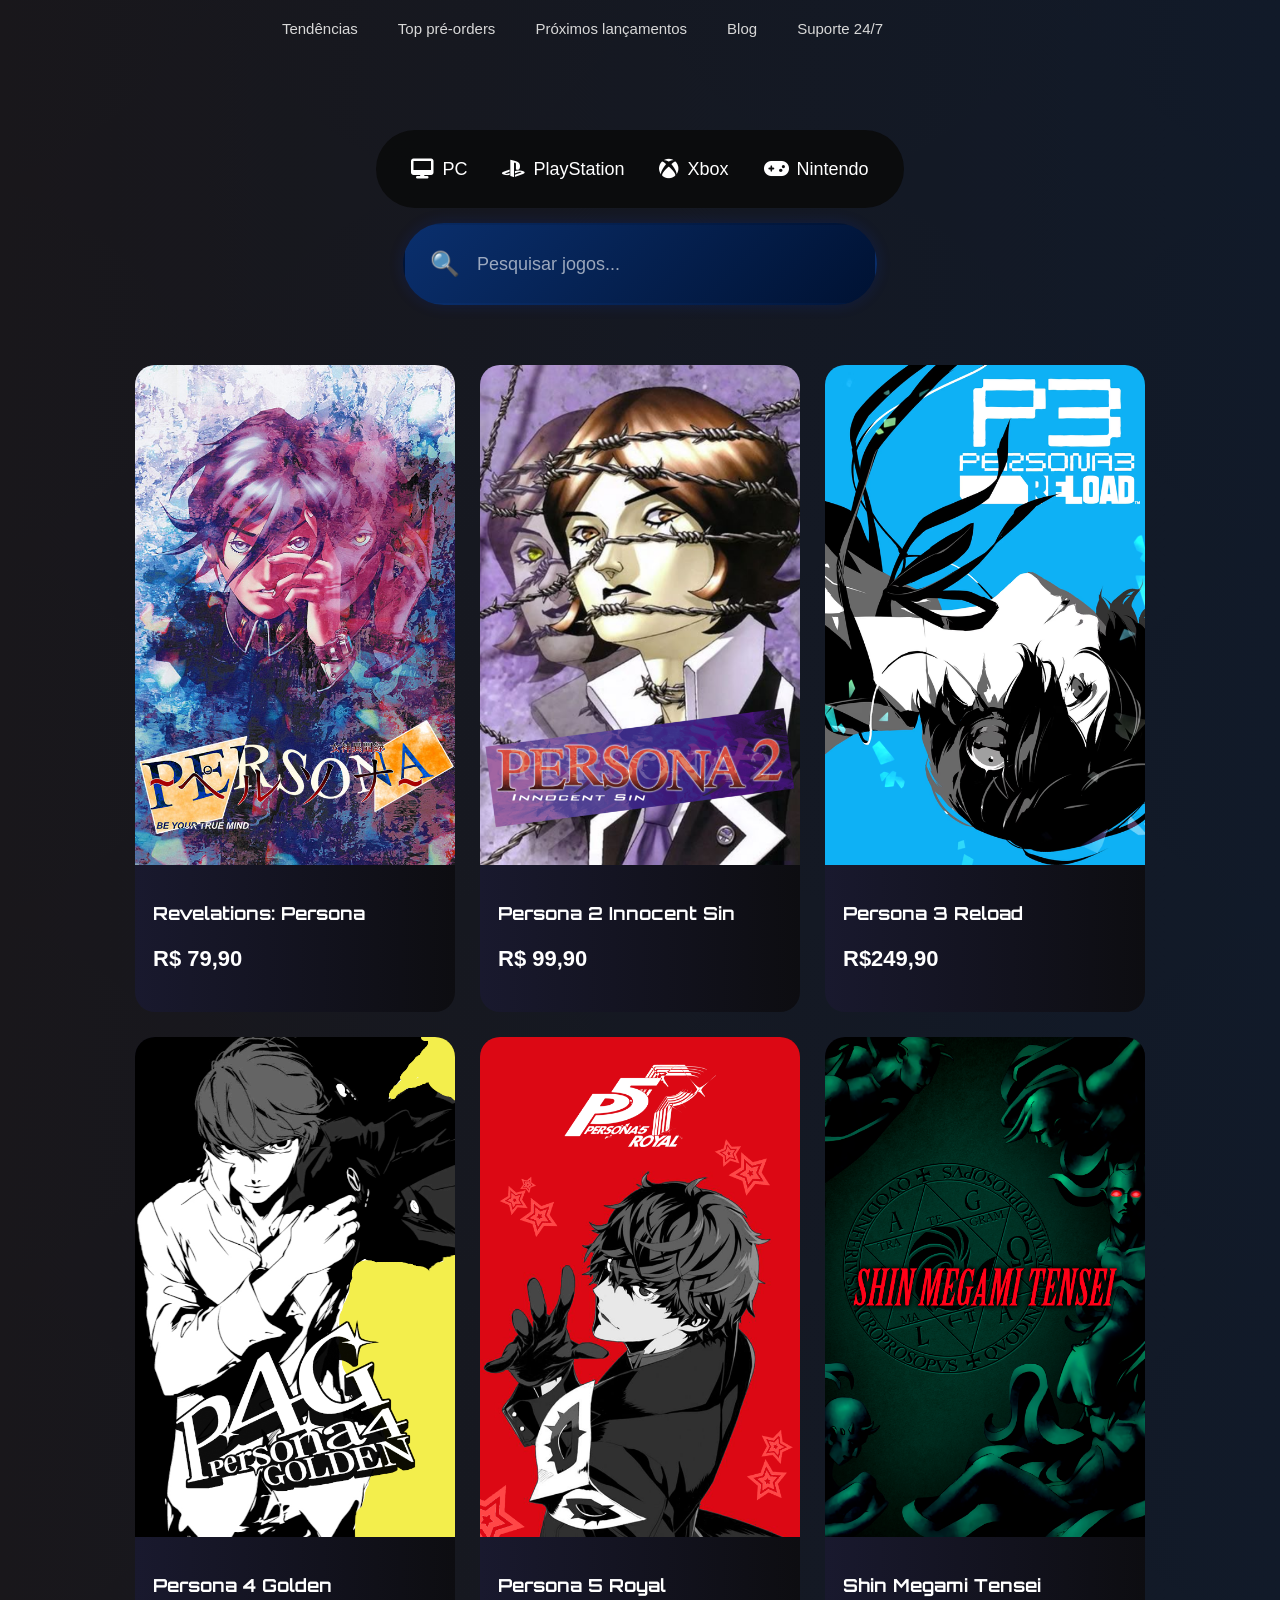
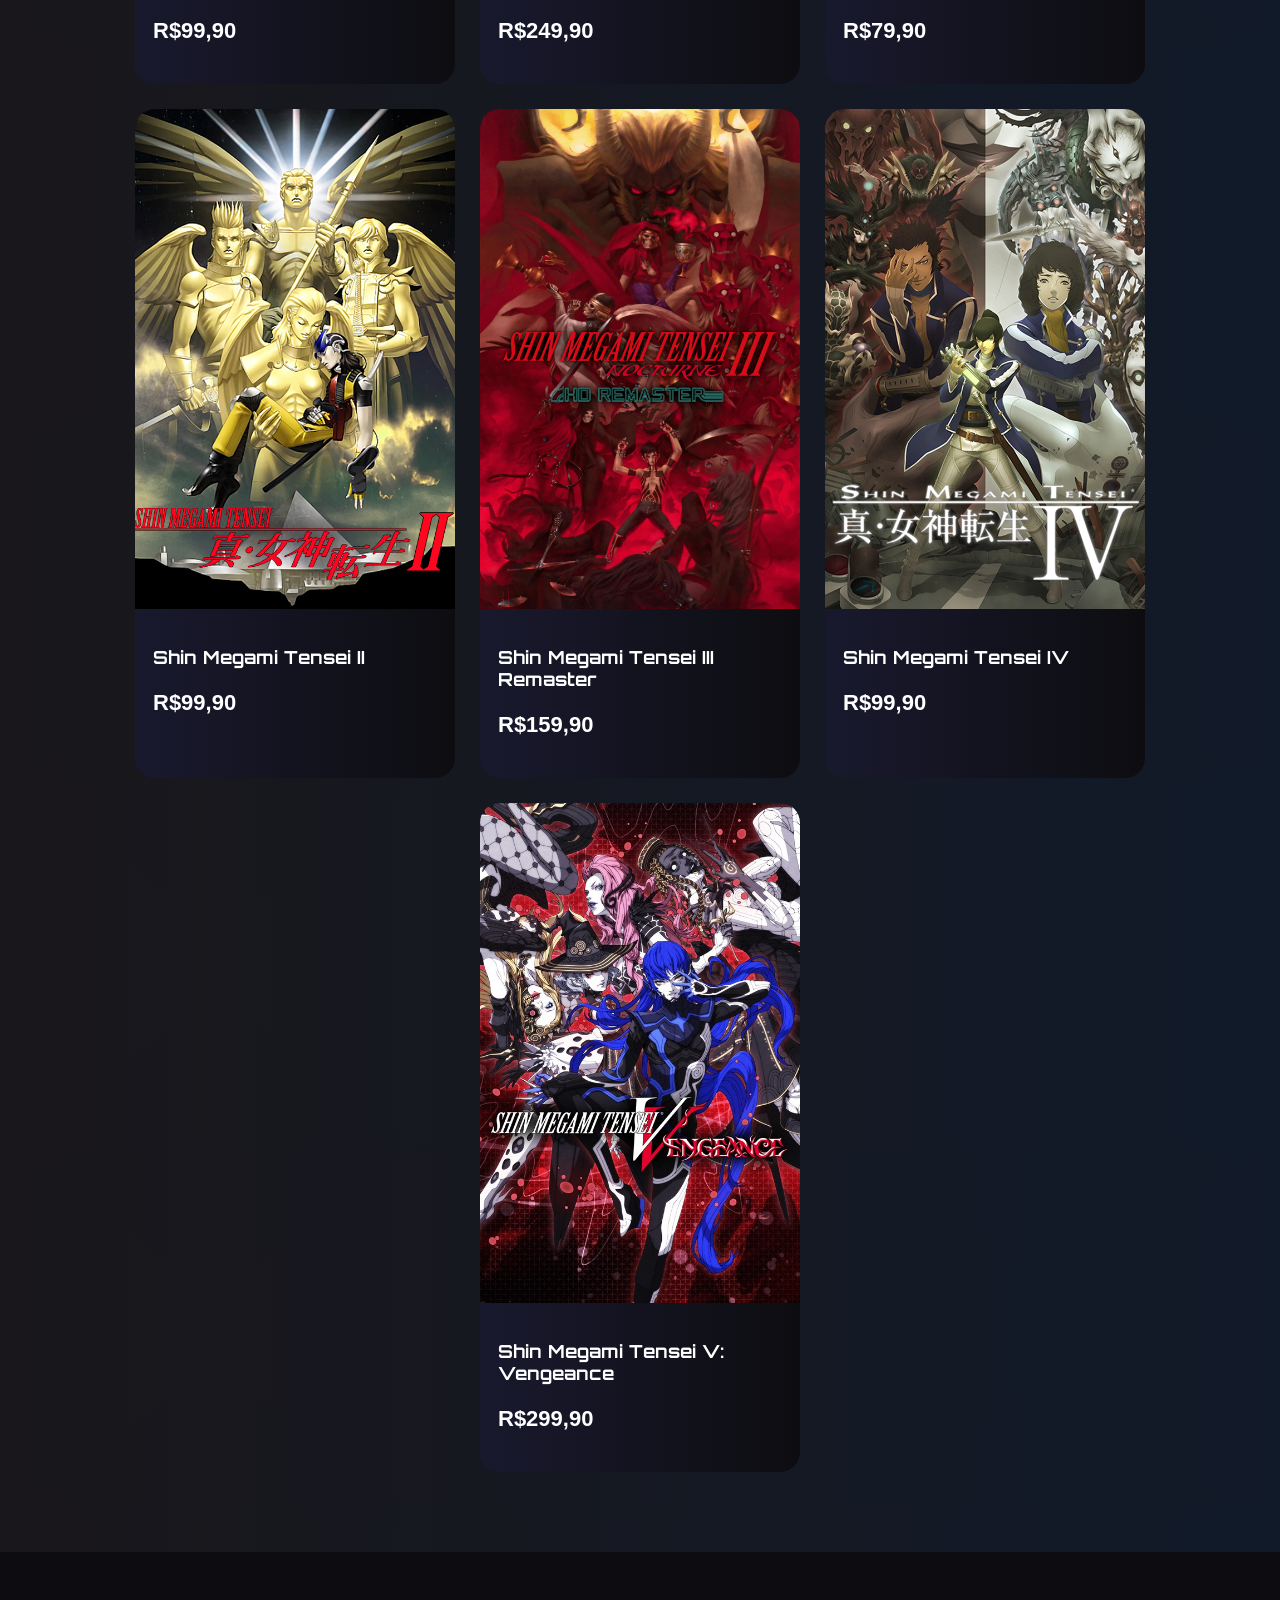
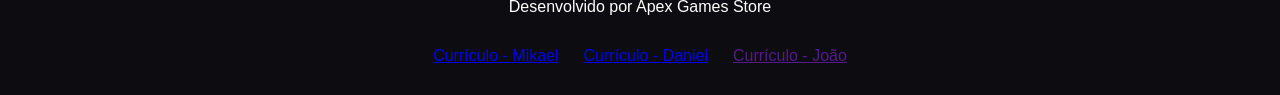
==== index.html @ 306e1b24 "Arrumando pequenos bugs" ====
<!DOCTYPE html>
<html lang="pt-Br">
<head>
    <meta charset="UTF-8">
    <meta name="viewport" content="width=device-width, initial-scale=1.0">
    <link rel="stylesheet" href="style.css">
    <link rel="icon" href="icons/73c8f32f-1be4-4dcb-9ede-5c601a7293ec-removebg-preview.png">
    <link href='https://unpkg.com/boxicons@2.1.4/css/boxicons.min.css' rel='stylesheet'>
    <link href="https://fonts.googleapis.com/css2?family=Orbitron:wght@400;600;700&display=swap" rel="stylesheet">
    <link rel="stylesheet" href="https://cdnjs.cloudflare.com/ajax/libs/font-awesome/6.5.1/css/all.min.css">
    <title>Apex Games Store</title>
</head>
<body>

    <header class="top-header">
        <nav class="menu-top">
            <a href="#">Tendências</a>
            <a href="#">Top pré-orders</a>
            <a href="#">Próximos lançamentos</a>
            <a href="#">Blog</a>
            <a href="#">Suporte 24/7</a>

        <button class="login" onclick="abrirLogin()"> 
       <img src="icons/loginIcone.png" alt="">
        Entrar
        </button>


        </nav>
        <div class="platform-bar">

    <div class="platforms">

    <a href="#">
        <i class="fa-solid fa-desktop"></i>
        PC
    </a>

    <a href="#">
        <i class="fa-brands fa-playstation"></i>
        PlayStation
    </a>

    <a href="#">
        <i class="fa-brands fa-xbox"></i>
        Xbox
    </a>

    <a href="#">
        <i class="fa-solid fa-gamepad"></i>
        Nintendo
    </a>

    </div>

   <div class="search-box">

    <span class="search-icon">🔍</span>

    <input
    type="text"
    placeholder="Pesquisar jogos..."
    class="search-input">

</div>

        </div>
    </header>

 <main class= "container" id="login">
        <form> 
            <h1>Login ApexGames</h1>
            <div class="input-box">
                <input placeholder="Usuário" type="email">
                <i class="bx bxs-user"></i>
            </div>
            <div class="input-box">
                <input placeholder="Senha" type="password">
                <i class="bx bxs-lock-alt"></i>
            </div>

            <div class="remember-forgot"> 
                <label>
                 <input type="checkbox">
                 Lembrar senha
                </label>
                <a href="#">Esqueci a senha</a>
            </div>

            <button class="vai" type="submit">Login</button>

            <div class="register-link">
                <p>Não tem uma conta? <a href="#">Cadastre agora</a></p>
            </div>

            <button class="fecha" type="button" onclick="fecharLogin()">
                Fechar
            </button>
        </form>
        
    
    
    
    </main>


    <script>
   function abrirLogin(){
        document.getElementById("login").style.display = "block";
    }

    function fecharLogin(){
        document.getElementById("login").style.display = "none";
    }
</script>

    <section class="catalogos">
        <h2 class="titulocatalogo">Catálogo de Jogos</h2>
     <article class="jogo">
        <img src="images/e52d52ea4ebc5524d1494d8a2f3d2d4e.jpg" class="item" alt="Revelations: Persona">
        <div class="information">
            <h2 class="title" title="Revelations: Persona"> Revelations: Persona</h2>
            <p class="price">R$ 79,90</p>
        </div>
    </article>

    <article class="jogo">
        <img src="images/b176e78b61aa6642234795d84f9e3d08.png" class="item" alt="Persona 2 Innocent Sin">
        <div class="information">
            <h2 class="title" title="Persona 2 Innocent Sin"> Persona 2 Innocent Sin</h2>
            <p class="price">R$ 99,90</p>
        </div>
    </article>

    <article class="jogo">
            <img src="images/7ca49777a71420e1d492a56ded84864e.png" class="item" alt="Persona 3 Reload">
            <div class="information">
                <h2 class="title" title="Persona 3 Reload - PC (Steam)"> Persona 3 Reload</h2>
                <p class="price">R$249,90</p>
            </div>
    </article>

    <article class="jogo">
        <img src="images/5cfeeeb27c39fc6e74d7ca2e1f205261.png" class="item" alt="Persona 4 Golden">
        <div class="information">
            <h2 class="title" title="Persona 4 Golden - PC (Steam)"> Persona 4 Golden</h2>
            <p class="price">R$99,90</p>
        </div>
    </article>

    <article class="jogo">
        <img src="images/ee28d1f20061cc28e5f20cbbdebab8a4.png" class="item" alt="Persona 5 Royal">
        <div class="information">
            <h2 class="title" title="Persona 5 Royal - PC (Steam)"> Persona 5 Royal</h2>
            <p class="price">R$249,90</p>
        </div>
    </article>

    <article class="jogo">
        <img src="images/f6ea82acaa78fa2d65096bb2c51c8080.png" class="item" alt="Shin Megami Tensei">
        <div class="information">
            <h2 class="title" title="Shin Megami Tensei"> Shin Megami Tensei</h2>
            <p class="price">R$79,90</p>
        </div>
    </article> 

    <article class="jogo">
        <img src="images/038b9f8fdbd3fcf9694eddff74966b60.png" class="item" alt="Shin Megami Tensei II">
        <div class="information">
            <h2 class="title" title="Shin Megami Tensei II"> Shin Megami Tensei II</h2>
            <p class="price">R$99,90</p>
        </div>
    </article>

    <article class="jogo">
        <img src="images/52f53b3d4f666a9ba200c2e93830c957.jpg" class="item" alt="Shin Megami Tensei III Remaster">
        <div class="information">
            <h2 class="title" title="Shin Megami Tensei III Remaster"> Shin Megami Tensei III Remaster</h2>
            <p class="price">R$159,90</p>
        </div>
    </article>

    <article class="jogo">
        <img src="images/08bedd4580031e9633ef1ca96093868c.png" class="item" alt="Shin Megami Tensei IV">
        <div class="information">
            <h2 class="title" title="Shin Megami Tensei IV"> Shin Megami Tensei IV</h2>
            <p class="price">R$99,90</p>
        </div>
    </article>

    <article class="jogo">
        <img src="images/91b3ec57838f1cdd39bc10d6f9e55e50.jpg" class="item" alt="Shin Megami Tensei V: Vengeance">
        <div class="information">
            <h2 class="title" title="Shin Megami Tensei V: Vengeance"> Shin Megami Tensei V: Vengeance</h2>
            <p class="price">R$299,90</p>
        </div>
    </article>
    </section>
    <footer class="rodape">
        <p>Desenvolvido por Apex Games Store</p>
            <nav class="curriculos">
                <a href="https://miyuo67.github.io/Curriculo/" target="_blank">Currículo - Mikael</a>
                <a href="https://danielcintradelmonico.github.io/Projeto-Html-/" target="_blank"> Currículo - Daniel</a>
                <a href="" target="_blank"> Currículo - João</a>
            </nav>
    </footer>
</body>
</html>
---- style.css ----
body{
    background: linear-gradient(to right,#19171b, #111a29);
    color: white;
    margin: 0;
    font-family: Arial, Helvetica, sans-serif;
}

h1, h2, .title {
    font-family: 'Orbitron', Arial, sans-serif;
}

.top-header{
    padding: 20px 50px;
    
}

.menu-top{
    display: flex;
    justify-content: center;

    gap: 40px;

    margin-bottom: 35px;
}

.menu-top a{
    color: #d8d8d8;
    text-decoration: none;
    font-size: 15px;
    transition: 0.3s;
}

.menu-top a:hover{
    color: white;
}

.platform-bar{
    display: flex;
    flex-direction: column;

    align-items: center;

    gap: 15px;

    width: 100%;
}

.platforms{
    display: flex;
    align-items: center;
    justify-content: center;

    gap: 35px;

    width: fit-content;

    padding: 0 35px;

    height: 78px;

    background: rgba(10,10,10,0.85);

    border-radius: 50px;

    margin: 0 auto;
}

.platforms:hover{
    transform: translateY(-2px);

    box-shadow:
    0 0 30px rgba(0,50,255,0.15);
}

.platforms a{
    color: white;
    text-decoration: none;

    display: flex;
    align-items: center;

    gap: 8px;

    font-size: 18px;
    font-weight: 500;

    transition: 0.3s;
}

.platforms a:hover{
    color: #3b82f6;

    transform: scale(1.05);
}

.platforms i{
    font-size: 20px;
}


.login{
    image-rendering: pixelated; /*essa bomba é pixel art, entao precisa disso pra pagina nao tentar suavizar o desenho, pois acaba ficando com um aspecto borrado */
    image-rendering: crisp-edges;
    color: white;
    height: 75px;
    width: 75px;

    position: relative;
    left: 400px; /* ajusta a posição */
    bottom: 10px;

    background: linear-gradient(to right, #19171b, #003e91);
    border: none;
    border-radius: 50%;

    cursor: pointer;

    transition: 0.3s;
    
}

.login:hover{
    transform: scale(1.05);
}

/* tela de login */
.container{
    display: none; /* começa escondida */
    position: fixed;
    width: 400px;
    height: 375px;
    top: 50%;
    left: 50%;
    z-index: 20;
    transform: translate(-50%, -50%);
    background: linear-gradient(to top, #19171b, #003e91);
    backdrop-filter: blur(10px);
    padding: 30px 40px;
    border: 2px solid rgba(255, 255, 255, .2);
    border-radius: 15px;
    color: #fff;
    box-shadow: 0 0 10px rgba(0, 0, 0, .2);
    justify-content: center;
}

.container h1{
    text-align: center;

}

.input-box{
    position: relative;
    width: 100%;
    height: 50px;
    margin: 30px 0;
}

.input-box input{
    width: 75%;
    height: 30%;
    background-color:rgba(70, 70, 70, 0.658);;
    border: 2px solid rgba(255, 255, 255, .2);; 
    border-radius: 40px;
    outline: none;
    font-size: 16px;
    color: #fff;
    padding: 20px 45px 20px 20px;
}

.input-box:hover{
    transform: scale(1.05);
}

.vai{
    width: 100%;
    height: 50px;
    background-color: #fff;
    border: none;
    border-radius: 40px;
    cursor: pointer;
    font-size: 16px;
    color: #333;
    font-weight: 600;
}

.vai:hover{
    transform: scale(1.05);
}

.fecha{
    background-color: transparent;
    border: 2px solid rgba(216, 7, 7, 0.514);; 
    border-radius: 40px;
    outline: none;
    font-size: 16px;
    color: #fff;
    cursor: pointer;
        
}

.fecha:hover{
    transform: scale(1.05);
    box-shadow:
    0 0 25px rgba(255, 30, 0, 0.35);
    border-color:
    rgba(255, 0, 0, 0.35);
}

.remember-forgot{
    display: flex;
    justify-content: space-between;
}

.remember-forgot label input{
    accent-color: #fff;
}

.remember-forgot a {
    text-decoration: none;
    color: #fff;
}

.remember-forgot a:hover {
    text-decoration: underline;
        
}

.register-link{
    text-align: center;
}

.register-link a {
    text-decoration: none;
    color: #fff;
}

.register-link a:hover {
    text-decoration: underline;
}

.input-box input::placeholder{
     color: #fff;
}
    
.login:hover{
    transform: scale(1.05);
}

.catalogos{
    display: flex;
    flex-wrap: wrap;
    justify-content: center;
    gap: 25px;
    padding: 40px;
}

.jogo{
    width: 320px;
    background: linear-gradient(to right,  #19192e, #0d0d11);
    border-radius: 20px;
    overflow: hidden;
    transition: 0.5s;
}

.jogo:hover{
    transform: scale(1.05);
}

.item{
    width: 100%;
    height: 500px;
    object-fit: cover;
    object-position: center;
}

.information{
    padding: 18px;
}

.title{
    display: block;
    font-size: 18px;
    margin-bottom: 10px;
}

.price{
    color: #ffffff;
    font-size: 22px;
    font-weight: bold;
}

.titulocatalogo{
    display: none;
}

.search-box{
    width: 420px;
    height: 78px;
    background: linear-gradient(
    135deg,
    #0a2f6d,
    #001233);
    border-radius: 50px;
    display: flex;
    align-items: center;
    padding: 0 25px;
    gap: 15px;
    border: 2px solid transparent;
    transition:
    transform 0.35s ease,
    box-shadow 0.35s ease,
    border-color 0.35s ease,
    background 0.35s ease;
    box-shadow:
    0 0 15px rgba(0, 60, 255, 0.15);
}

.search-box:hover{
    transform: translateY(-3px) scale(1.02);
    box-shadow:
    0 0 25px rgba(0, 89, 255, 0.35);
    border-color:
    rgba(0, 132, 255, 0.35);
}

.search-box:focus-within{

    transform: scale(1.03);

    background: linear-gradient(
    135deg,
    #1147a8,
    #001b4d);
    border-color:
    rgba(0, 174, 255, 0.8);
    box-shadow:
    0 0 35px rgba(0, 140, 255, 0.6);
}

.search-icon{
    font-size: 24px;
    transition: 0.3s;
}

.search-box:focus-within .search-icon{
    transform: rotate(-10deg) scale(1.15);
}

.search-input{
    width: 100%;
    background: transparent;
    border: none;
    outline: none;
    color: white;
    font-size: 18px;
}

.search-input::placeholder{
    color: rgba(255,255,255,0.6);
    transition: 0.3s;
}

.search-input:focus::placeholder{
    opacity: 0.3;
}

.rodape {
    width: 100%;
    margin-top: 40px;
    padding: 30px 20px;
    box-sizing: border-box;
    background: #0d0d11;
    color: #ffffff;
    display: flex;
    flex-direction: column;
    align-items: center;
    justify-content: center;
    gap: 15px;
    text-align: center;
}

.curriculos {
    width: 100%;
    display: flex;
    justify-content: center;
    align-items: center;
    gap: 25px;
    flex-wrap: wrap;
    text-align: center;
}
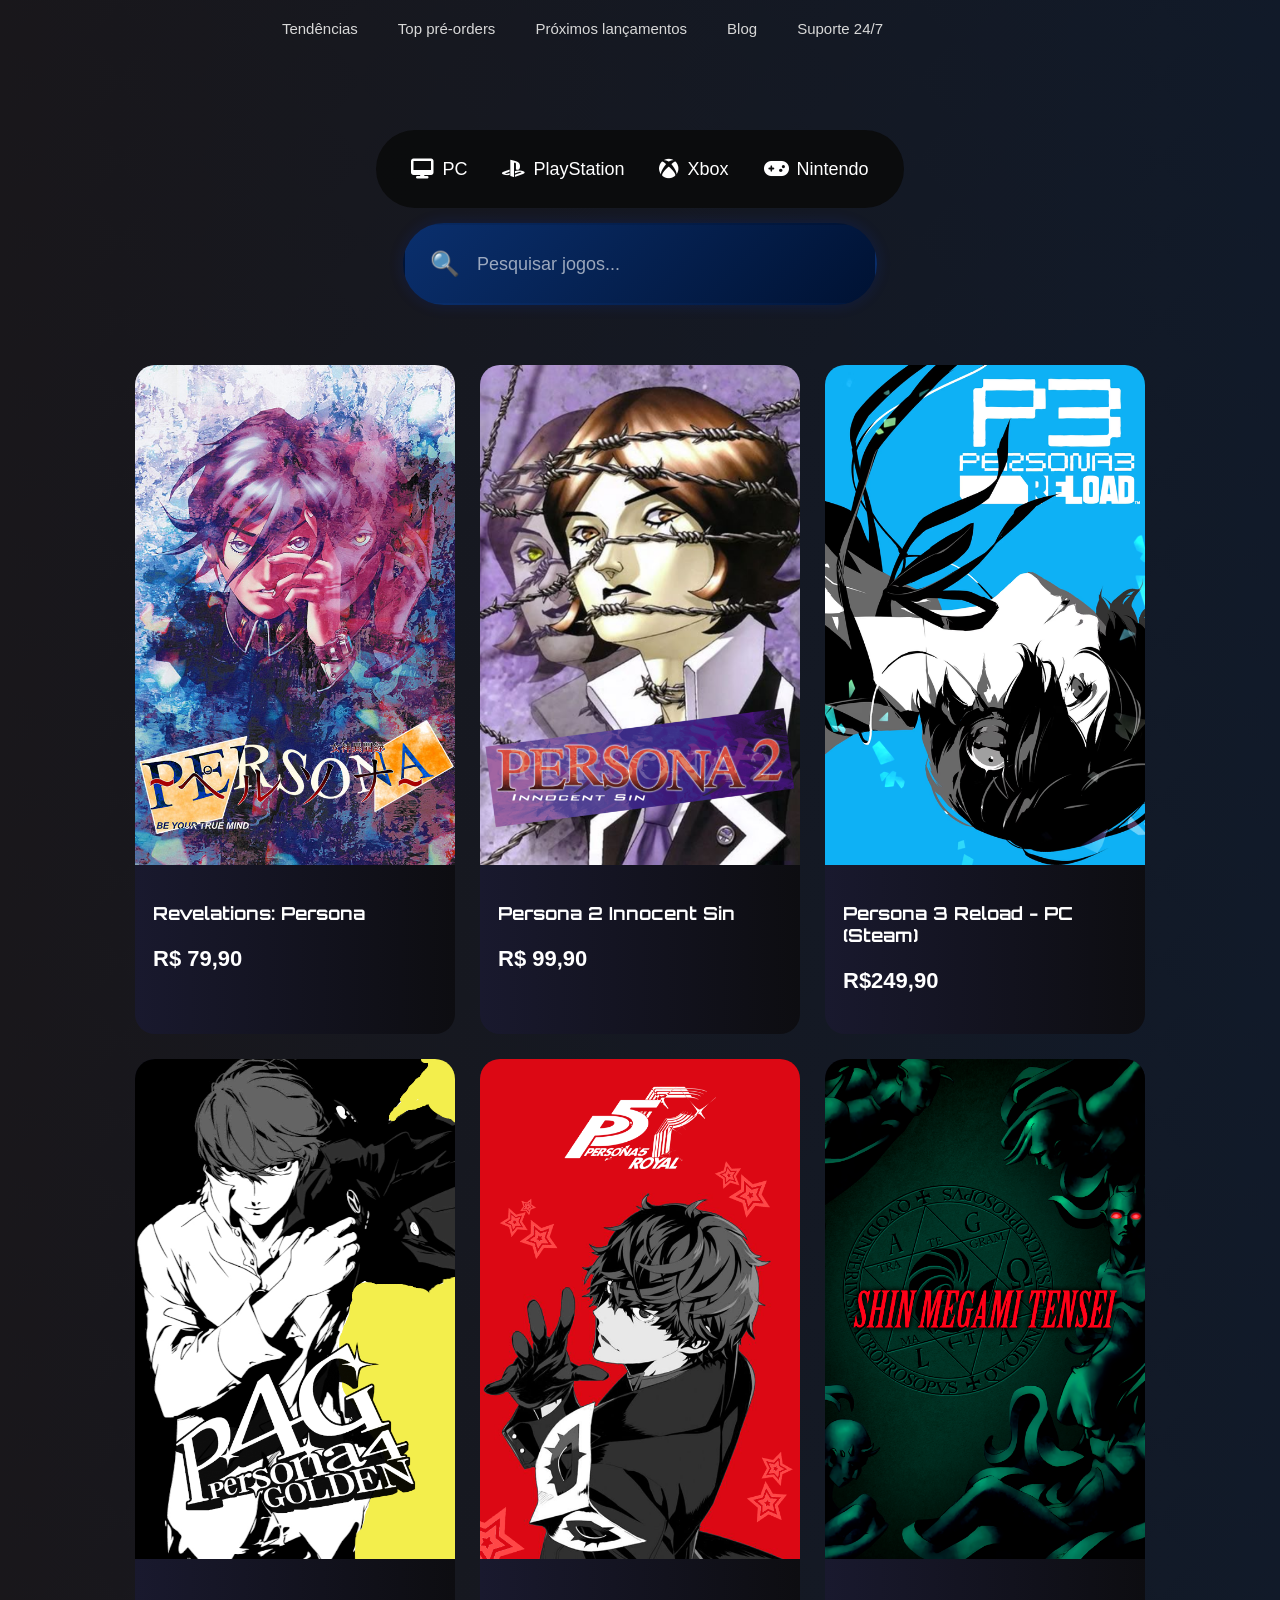
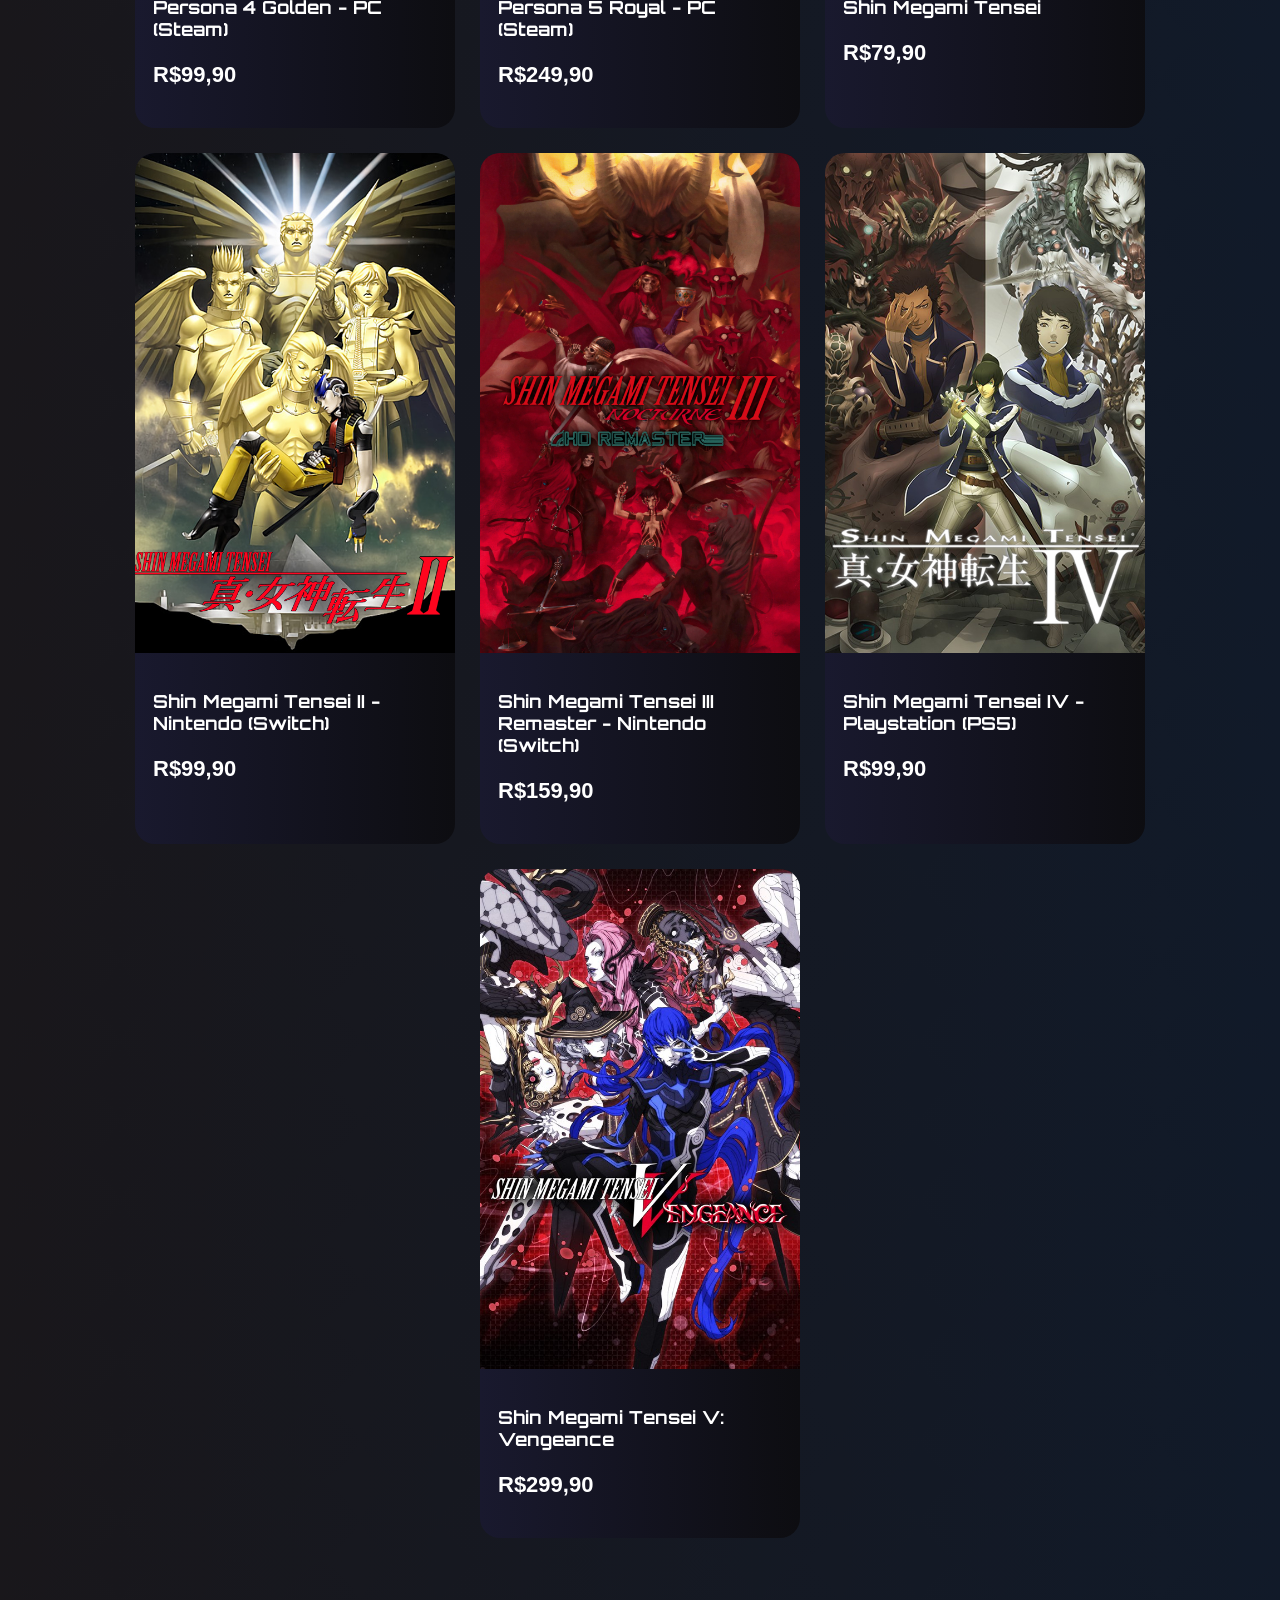
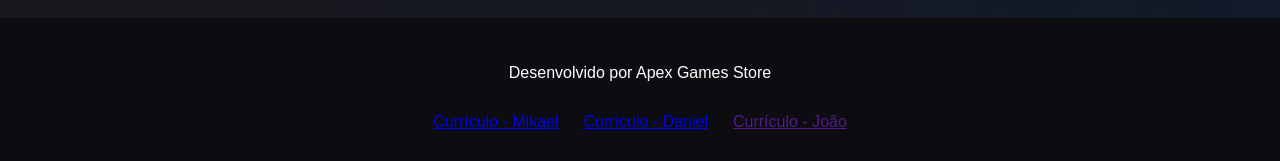
==== commit 01aa14e7: "mudanças" ====
--- a/index.html
+++ b/index.html
@@ -135,7 +135,7 @@
     <article class="jogo">
             <img src="images/7ca49777a71420e1d492a56ded84864e.png" class="item" alt="Persona 3 Reload">
             <div class="information">
-                <h2 class="title" title="Persona 3 Reload - PC (Steam)"> Persona 3 Reload</h2>
+                <h2 class="title" title="Persona 3 Reload - PC (Steam)"> Persona 3 Reload - PC (Steam)</h2>
                 <p class="price">R$249,90</p>
             </div>
     </article>
@@ -143,7 +143,7 @@
     <article class="jogo">
         <img src="images/5cfeeeb27c39fc6e74d7ca2e1f205261.png" class="item" alt="Persona 4 Golden">
         <div class="information">
-            <h2 class="title" title="Persona 4 Golden - PC (Steam)"> Persona 4 Golden</h2>
+            <h2 class="title" title="Persona 4 Golden - PC (Steam)"> Persona 4 Golden - PC (Steam)</h2>
             <p class="price">R$99,90</p>
         </div>
     </article>
@@ -151,7 +151,7 @@
     <article class="jogo">
         <img src="images/ee28d1f20061cc28e5f20cbbdebab8a4.png" class="item" alt="Persona 5 Royal">
         <div class="information">
-            <h2 class="title" title="Persona 5 Royal - PC (Steam)"> Persona 5 Royal</h2>
+            <h2 class="title" title="Persona 5 Royal - PC (Steam)"> Persona 5 Royal - PC (Steam)</h2>
             <p class="price">R$249,90</p>
         </div>
     </article>
@@ -167,7 +167,7 @@
     <article class="jogo">
         <img src="images/038b9f8fdbd3fcf9694eddff74966b60.png" class="item" alt="Shin Megami Tensei II">
         <div class="information">
-            <h2 class="title" title="Shin Megami Tensei II"> Shin Megami Tensei II</h2>
+            <h2 class="title" title="Shin Megami Tensei II"> Shin Megami Tensei II - Nintendo (Switch)</h2>
             <p class="price">R$99,90</p>
         </div>
     </article>
@@ -175,7 +175,7 @@
     <article class="jogo">
         <img src="images/52f53b3d4f666a9ba200c2e93830c957.jpg" class="item" alt="Shin Megami Tensei III Remaster">
         <div class="information">
-            <h2 class="title" title="Shin Megami Tensei III Remaster"> Shin Megami Tensei III Remaster</h2>
+            <h2 class="title" title="Shin Megami Tensei III Remaster"> Shin Megami Tensei III Remaster - Nintendo (Switch)</h2>
             <p class="price">R$159,90</p>
         </div>
     </article>
@@ -183,7 +183,7 @@
     <article class="jogo">
         <img src="images/08bedd4580031e9633ef1ca96093868c.png" class="item" alt="Shin Megami Tensei IV">
         <div class="information">
-            <h2 class="title" title="Shin Megami Tensei IV"> Shin Megami Tensei IV</h2>
+            <h2 class="title" title="Shin Megami Tensei IV"> Shin Megami Tensei IV - Playstation (PS5)</h2>
             <p class="price">R$99,90</p>
         </div>
     </article>
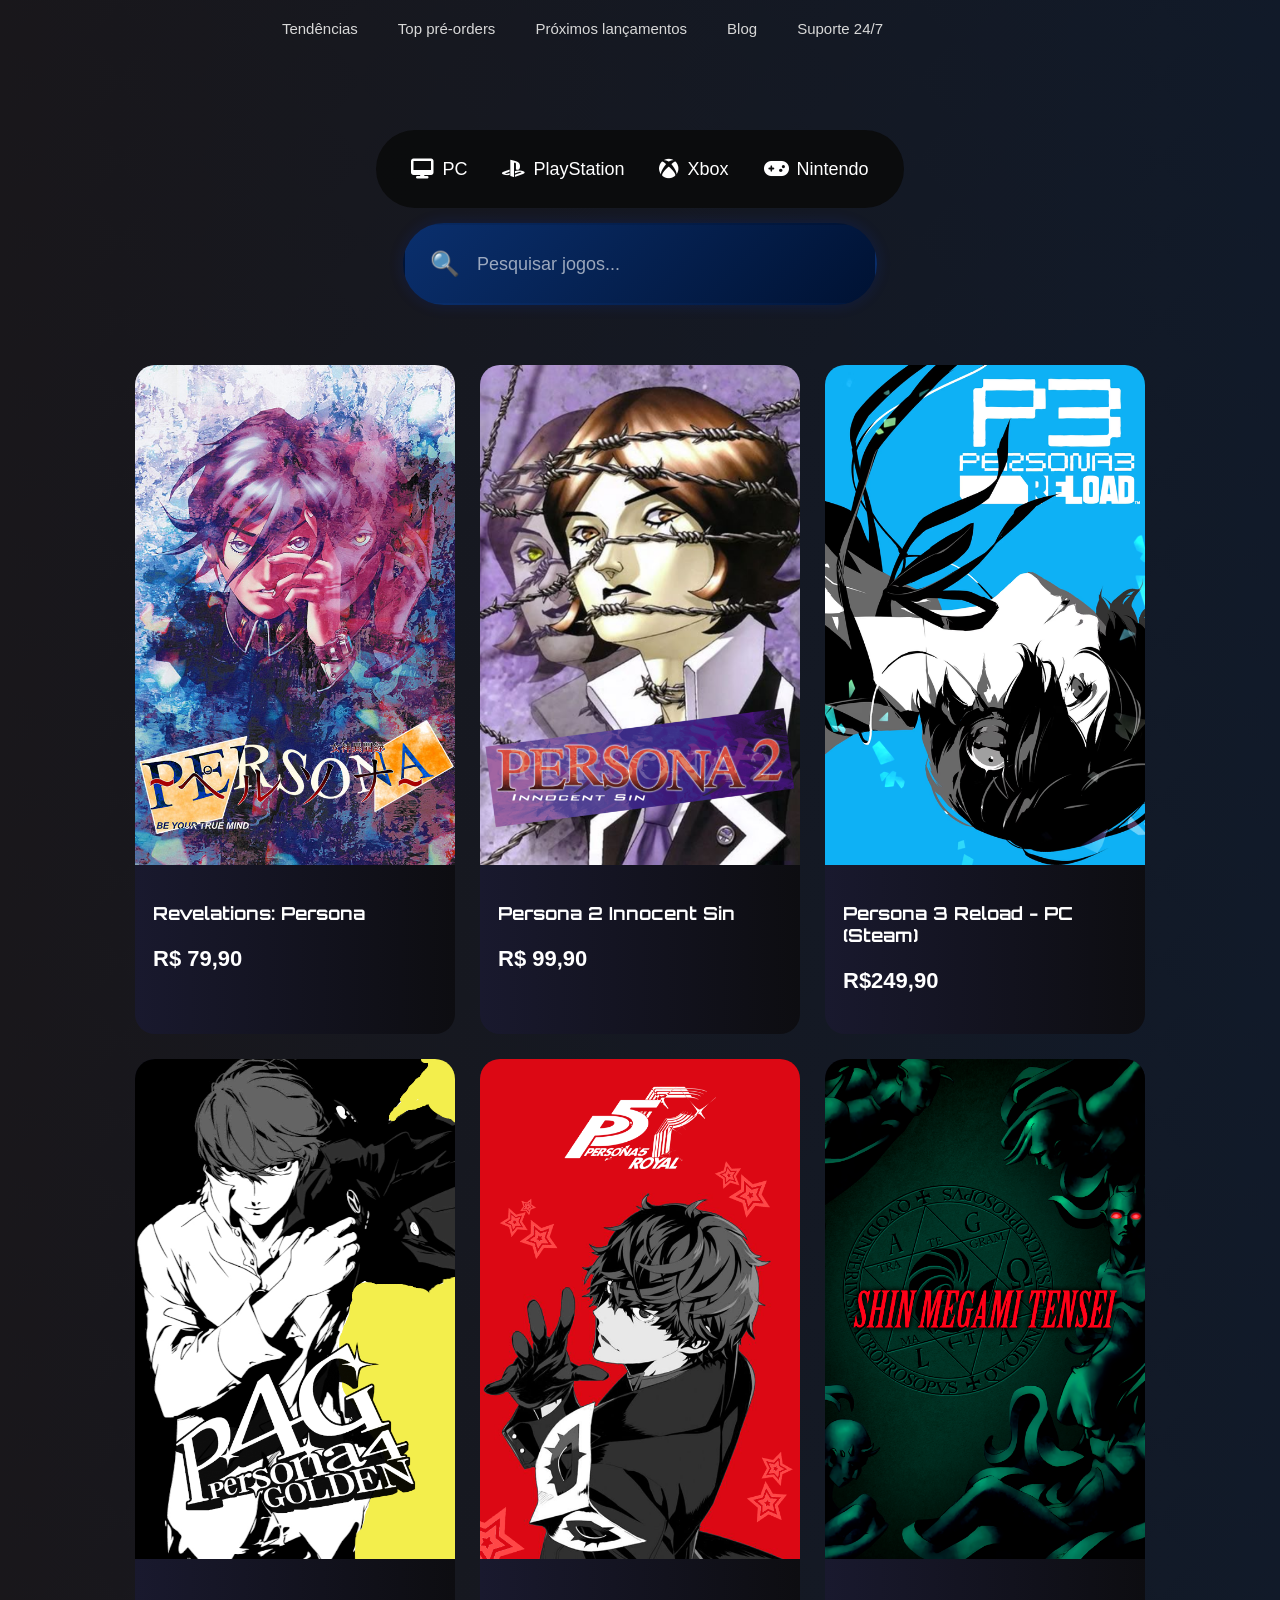
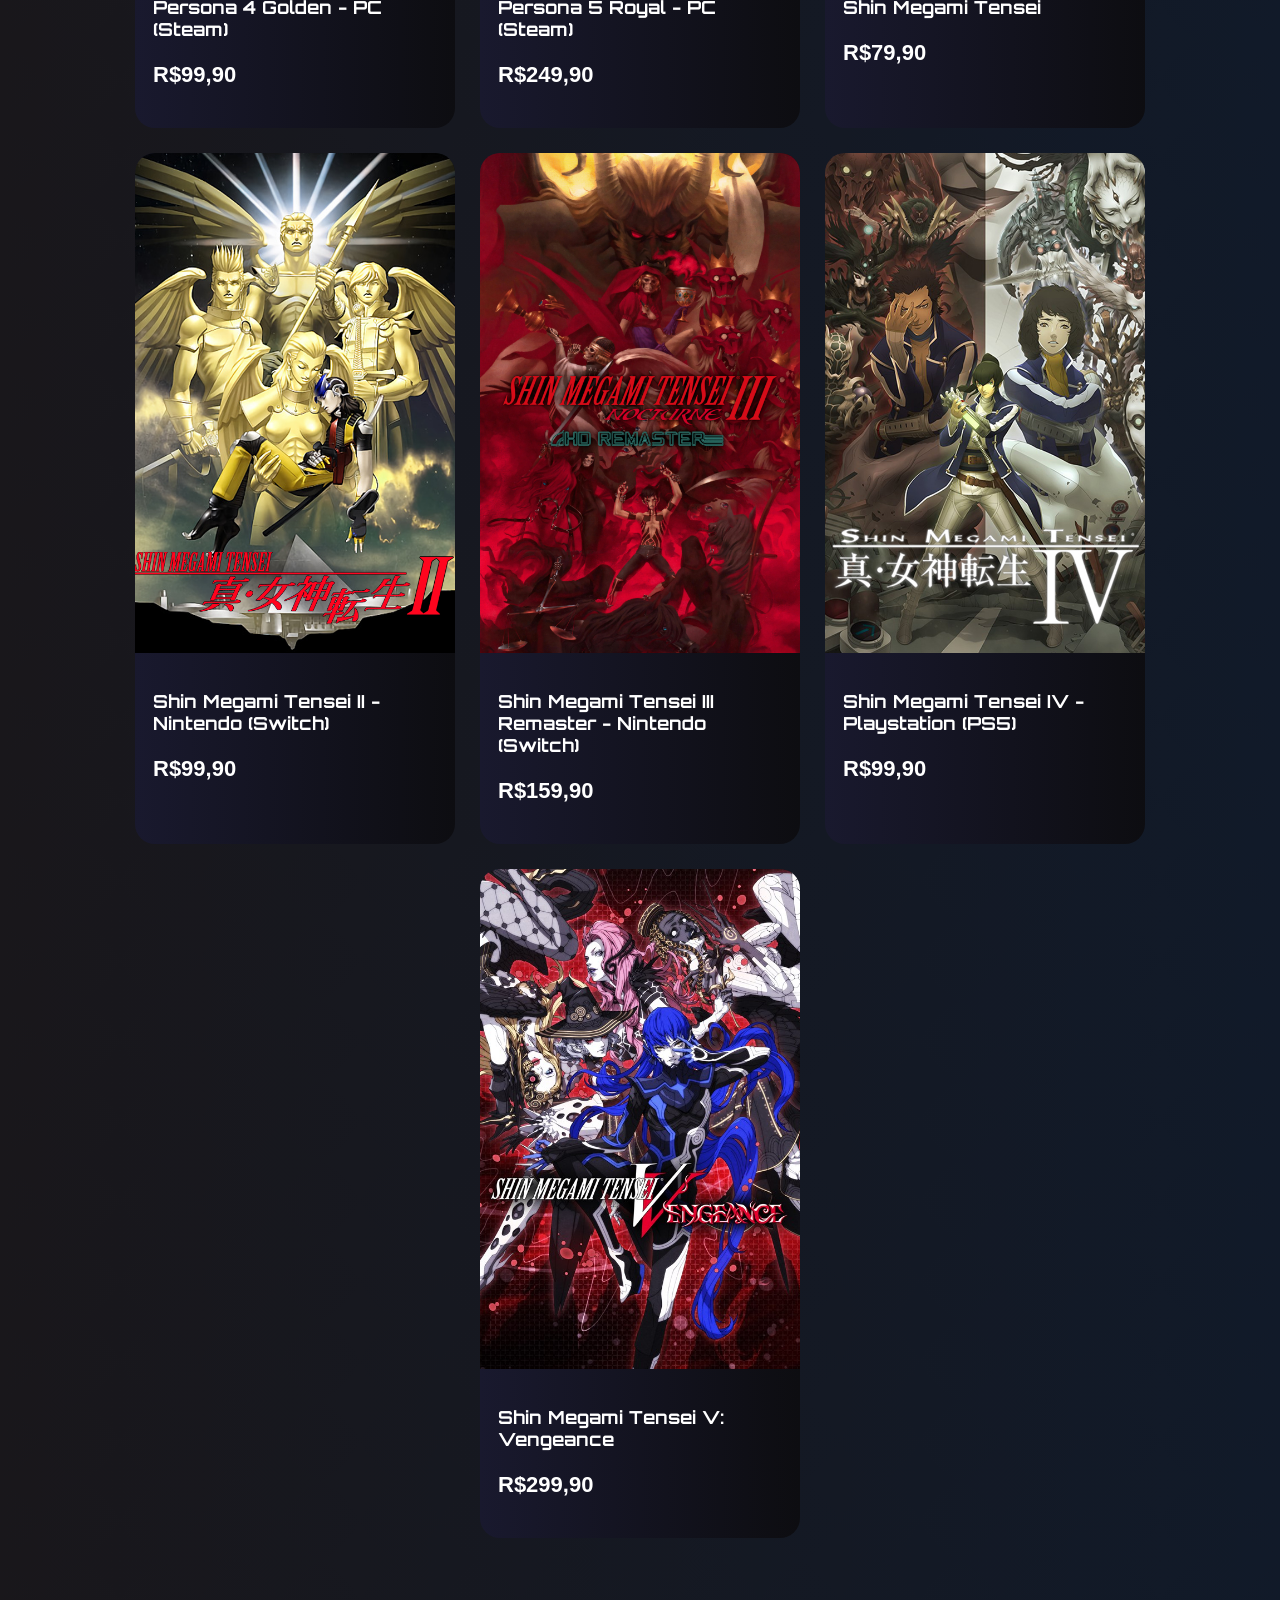
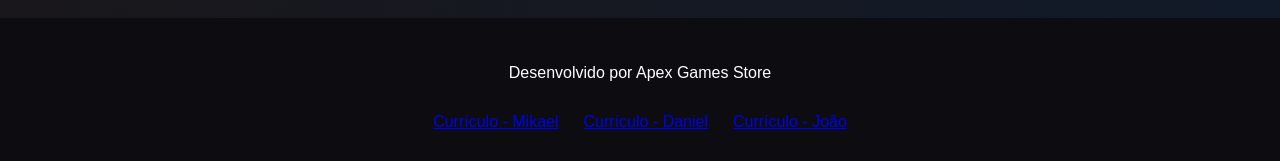
==== commit 64cb3d93: "adição do curriculo" ====
--- a/index.html
+++ b/index.html
@@ -201,7 +201,7 @@
             <nav class="curriculos">
                 <a href="https://miyuo67.github.io/Curriculo/" target="_blank">Currículo - Mikael</a>
                 <a href="https://danielcintradelmonico.github.io/Projeto-Html-/" target="_blank"> Currículo - Daniel</a>
-                <a href="" target="_blank"> Currículo - João</a>
+                <a href="https://sevenminutes67.github.io/Curriculo-/" target="_blank"> Currículo - João</a>
             </nav>
     </footer>
 </body>
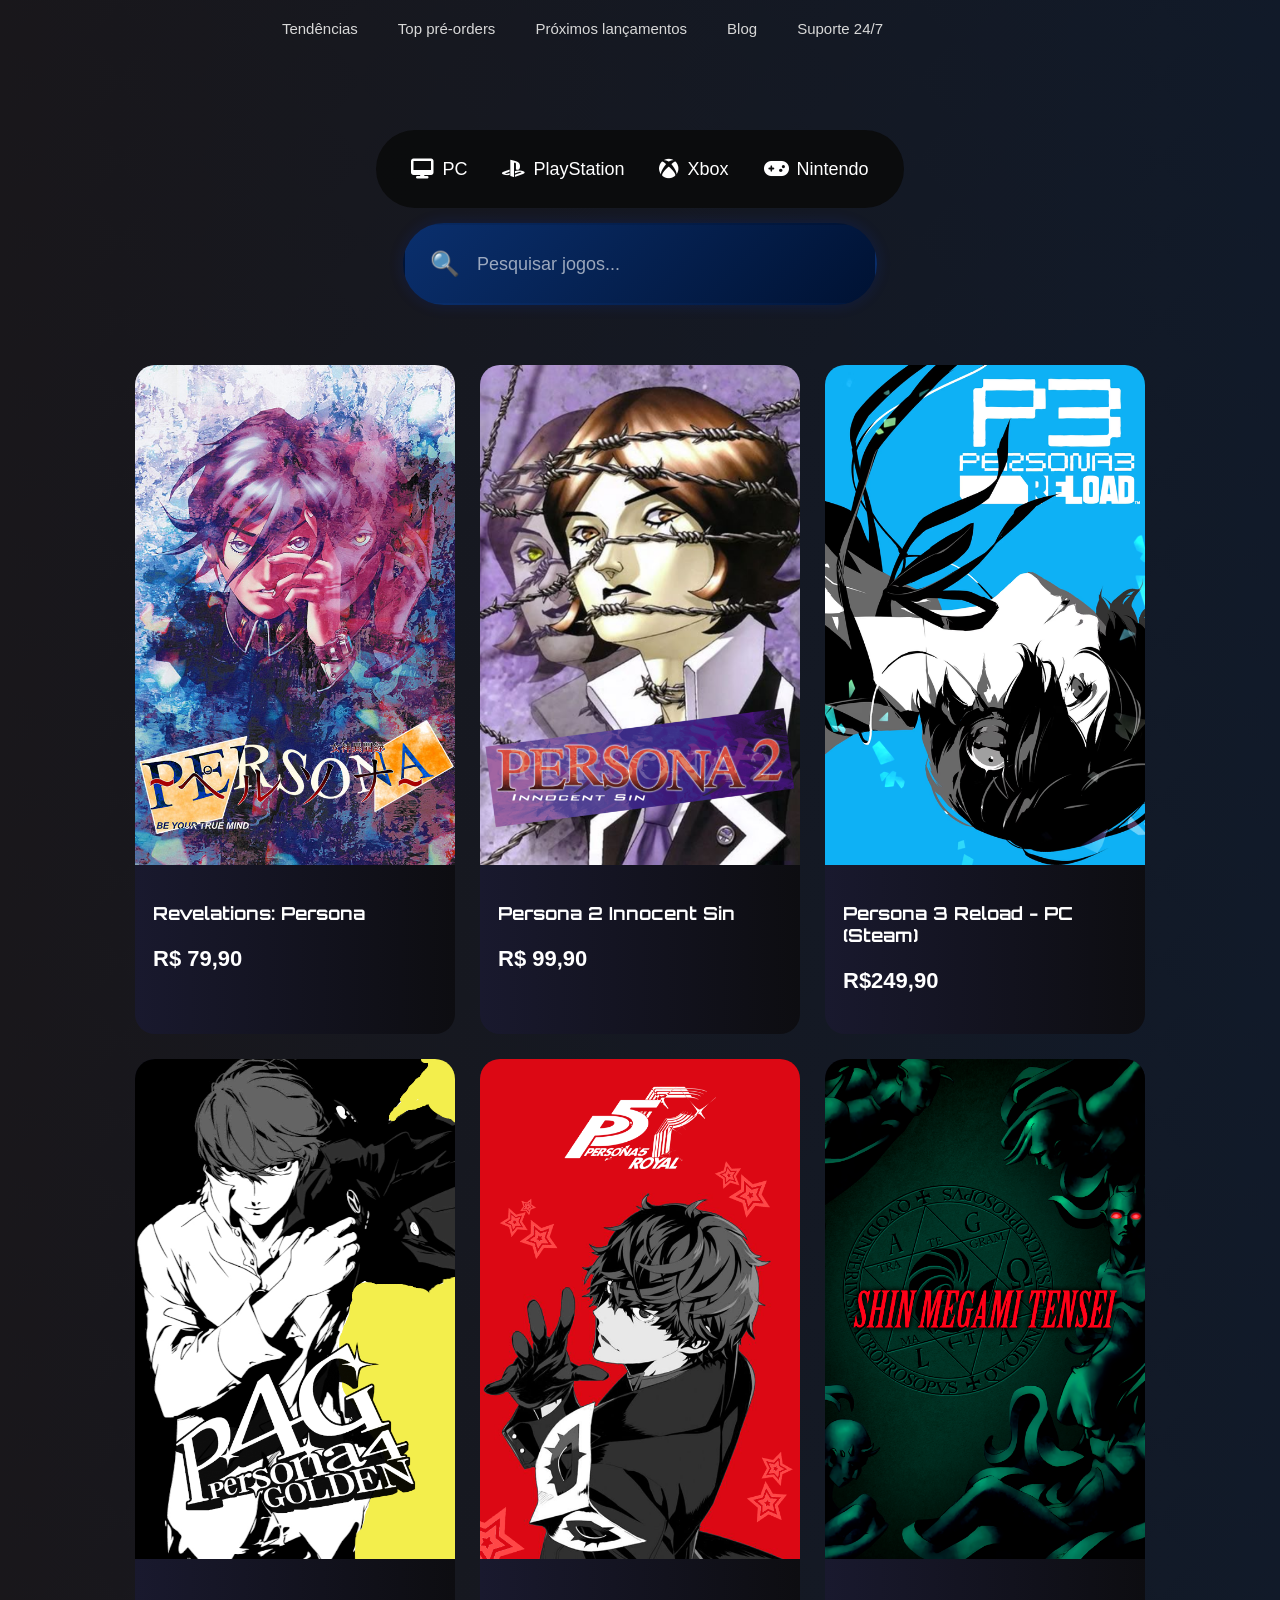
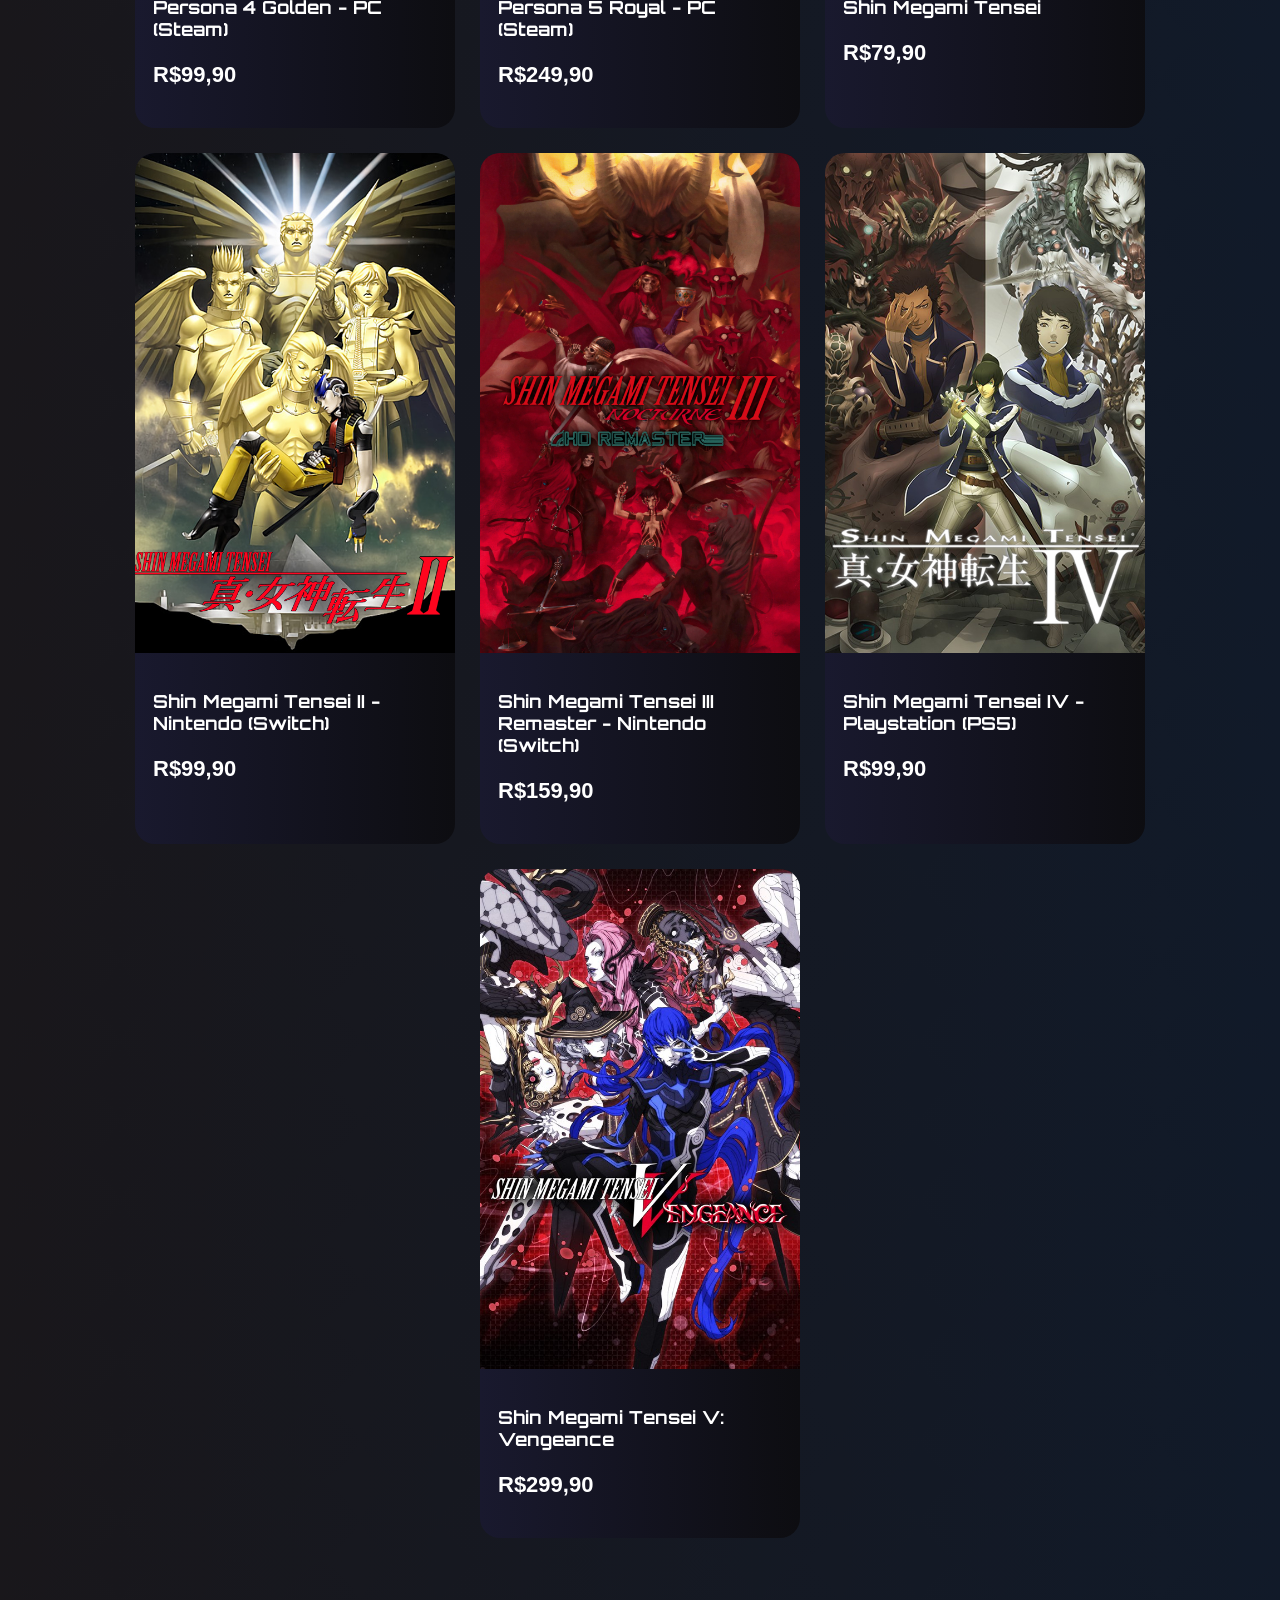
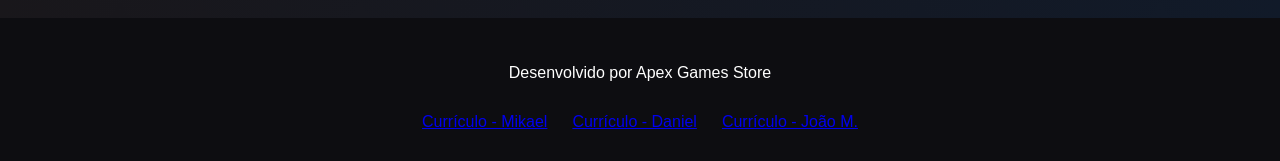
==== commit 7ae15c9a: "curriculo" ====
--- a/index.html
+++ b/index.html
@@ -201,7 +201,7 @@
             <nav class="curriculos">
                 <a href="https://miyuo67.github.io/Curriculo/" target="_blank">Currículo - Mikael</a>
                 <a href="https://danielcintradelmonico.github.io/Projeto-Html-/" target="_blank"> Currículo - Daniel</a>
-                <a href="https://sevenminutes67.github.io/Curriculo-/" target="_blank"> Currículo - João</a>
+                <a href="https://sevenminutes67.github.io/Curriculo-/" target="_blank"> Currículo - João M.</a>
             </nav>
     </footer>
 </body>
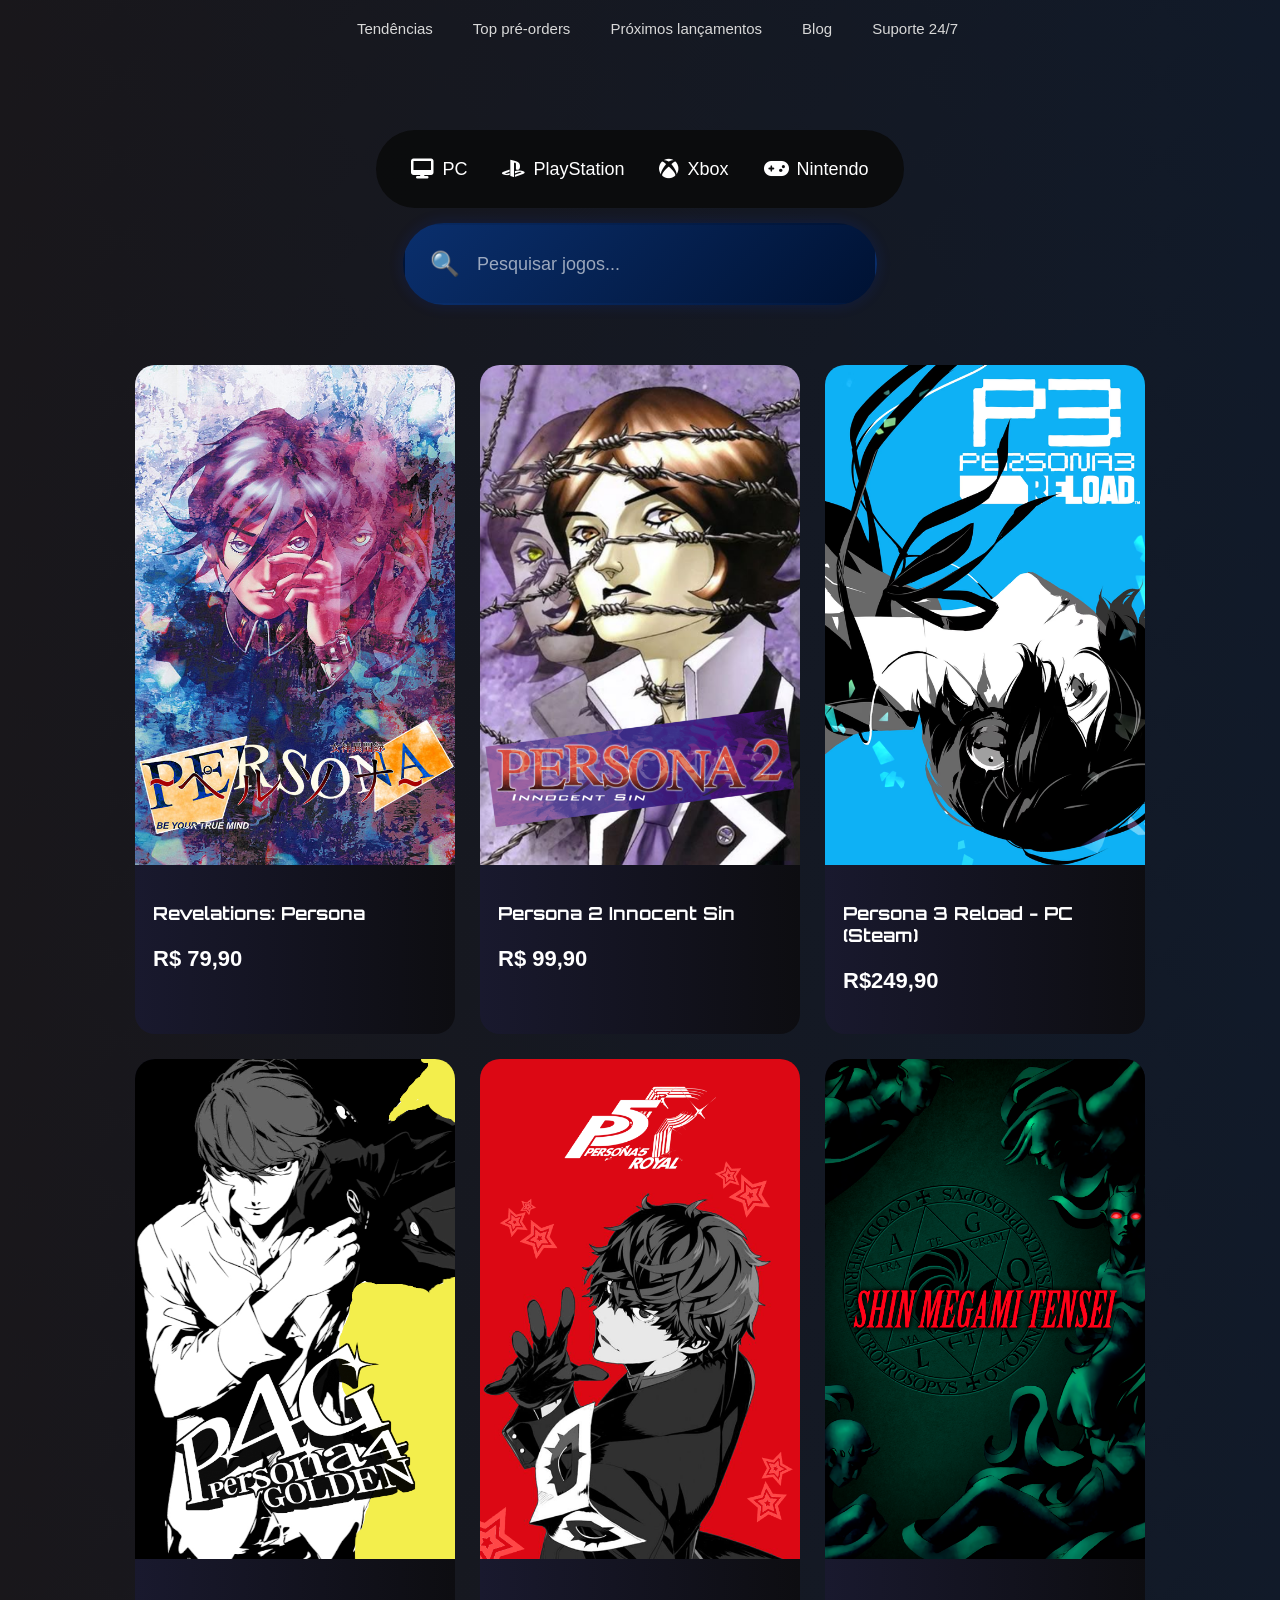
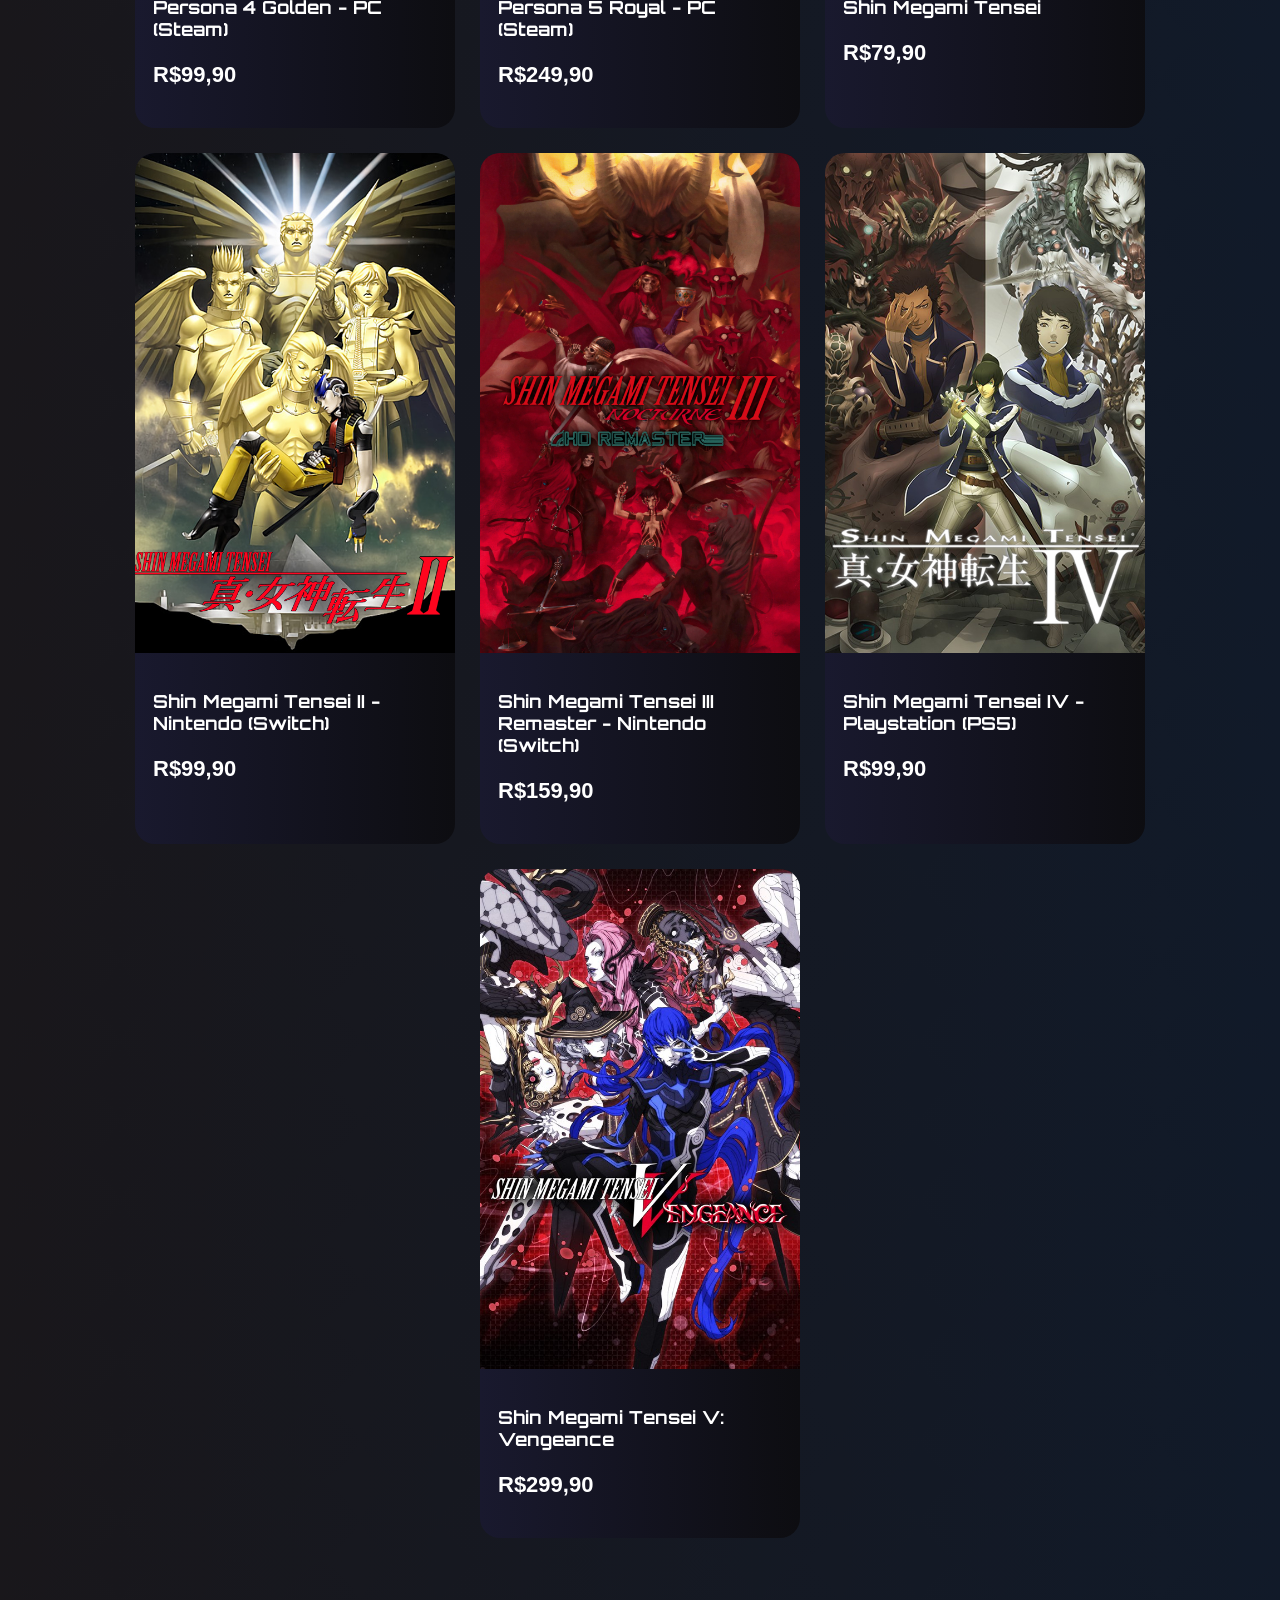
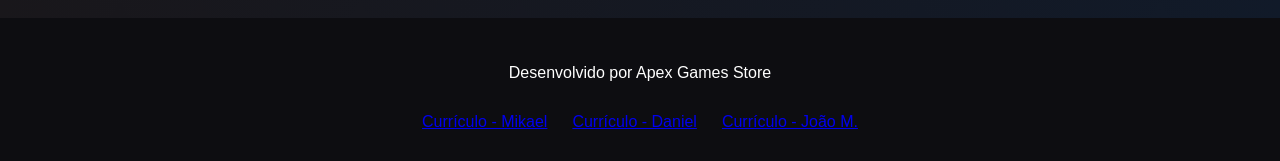
==== commit cc95b9df: "o "cadastre agora" redireciona pra pagina de cadastro" ====
--- a/index.html
+++ b/index.html
@@ -90,7 +90,7 @@
             <button class="vai" type="submit">Login</button>
 
             <div class="register-link">
-                <p>Não tem uma conta? <a href="#">Cadastre agora</a></p>
+                <p>Não tem uma conta? <a href="cadastro.html">Cadastre agora</a></p>
             </div>
 
             <button class="fecha" type="button" onclick="fecharLogin()">
--- a/style.css
+++ b/style.css
@@ -17,7 +17,8 @@
 .menu-top{
     display: flex;
     justify-content: center;
-
+    position: relative;
+    left: 75px;
     gap: 40px;
 
     margin-bottom: 35px;
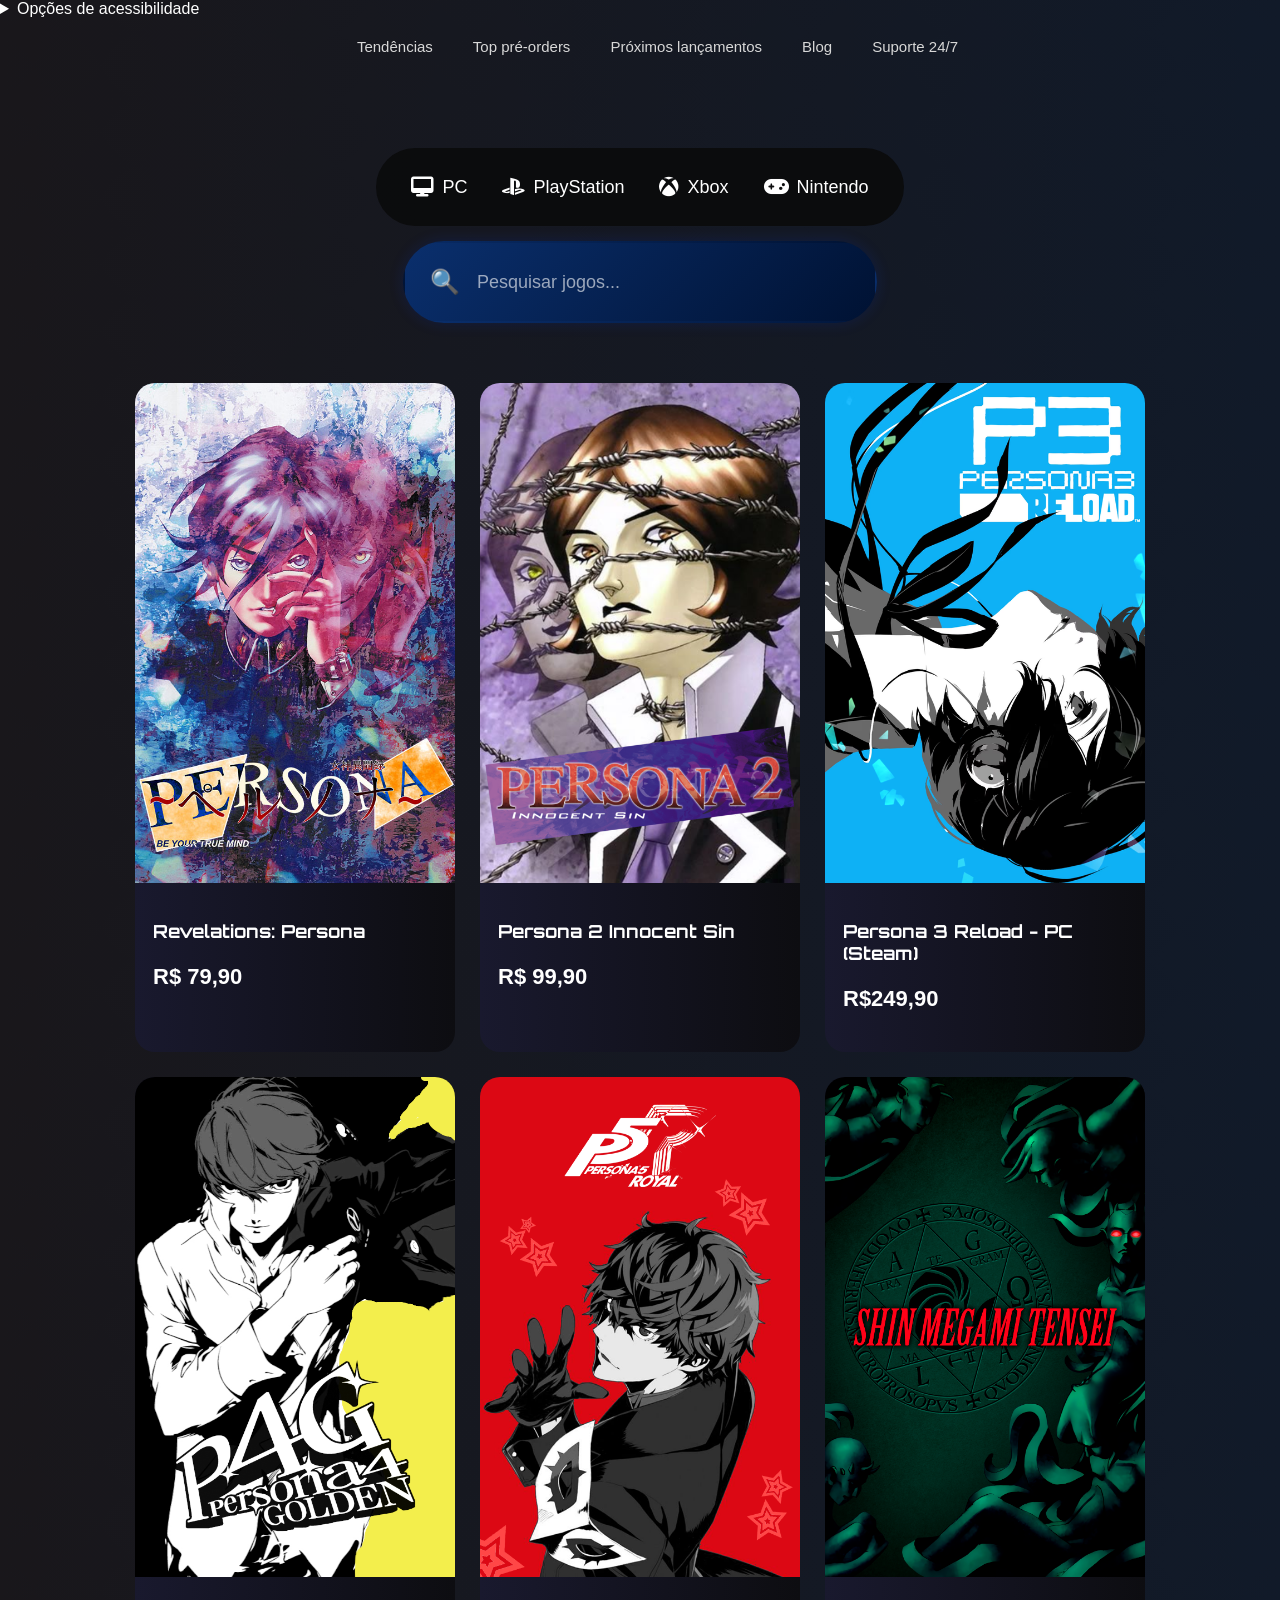
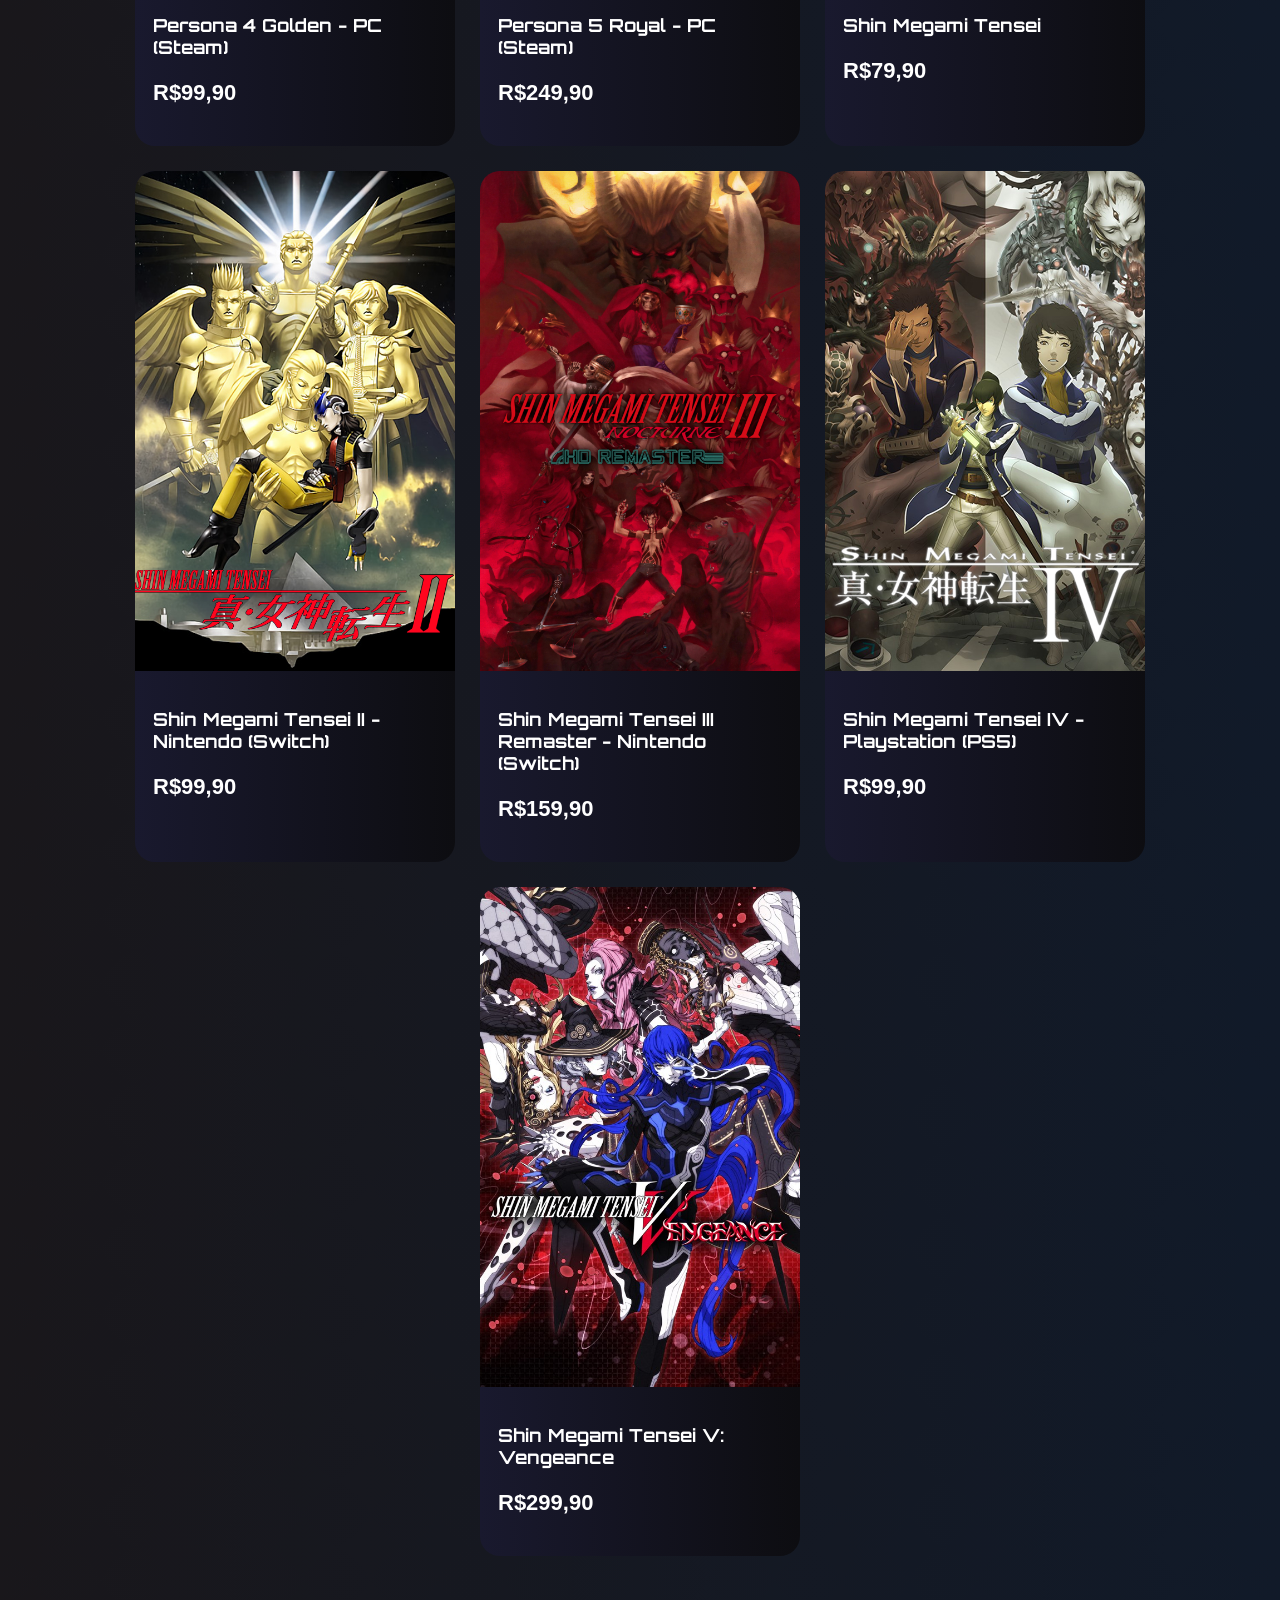
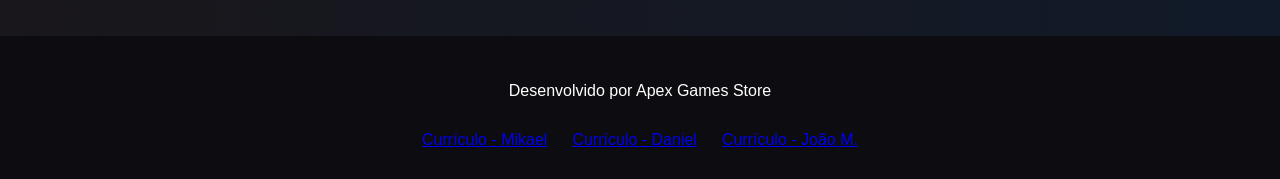
==== commit efd72440: "Adição das opções de acessibilidade" ====
--- a/index.html
+++ b/index.html
@@ -8,17 +8,55 @@
     <link href='https://unpkg.com/boxicons@2.1.4/css/boxicons.min.css' rel='stylesheet'>
     <link href="https://fonts.googleapis.com/css2?family=Orbitron:wght@400;600;700&display=swap" rel="stylesheet">
     <link rel="stylesheet" href="https://cdnjs.cloudflare.com/ajax/libs/font-awesome/6.5.1/css/all.min.css">
+    <link rel="stylesheet" href="acessibilidade.css">
+    <script src="acessibilidade.js" defer></script>
     <title>Apex Games Store</title>
 </head>
 <body>
 
+<details class="barra-acessibilidade">
+    <summary>Opções de acessibilidade</summary>
+
+    <div class="controles-acessibilidade">
+        <fieldset class="grupo-acessibilidade">
+            <legend>Visual</legend>
+            <label class="opcao-acessibilidade" for="contraste">
+                <input type="checkbox" id="contraste"> Alto contraste </label>
+        </fieldset>
+        <fieldset class="grupo-acessibilidade">
+            <legend>Espaçamento do texto</legend>
+            <label class="opcao-acessibilidade" for="entrelinhas">
+                <input type="checkbox" id="entrelinhas"> Entrelinhas </label>
+            <label class="opcao-acessibilidade" for="paragrafos"> 
+                <input type="checkbox" id="paragrafos"> Parágrafos </label>
+            <label class="opcao-acessibilidade" for="letras"> 
+                <input type="checkbox" id="letras"> Letras </label>
+            <label class="opcao-acessibilidade" for="palavras"> 
+                <input type="checkbox" id="palavras"> Palavras</label>
+        </fieldset>
+        <fieldset class="grupo-acessibilidade">
+            <legend>Tamanho do texto</legend>
+            <button class="controle-acessibilidade" id="diminuir-texto" type="button" aria-label="Diminuir tamanho do texto"> A- </button>
+            <output class="status-texto" id="status-texto" aria-live="polite"> 100% </output>
+            <button class="controle-acessibilidade" id="aumentar-texto" type="button" aria-label="Aumentar tamanho do texto"> A+ </button>
+        </fieldset>
+
+        <button
+            class="controle-acessibilidade"
+            id="restaurar-acessibilidade"
+            type="button">
+            Restaurar
+        </button>
+    </div>
+</details>
+
     <header class="top-header">
         <nav class="menu-top">
-            <a href="#">Tendências</a>
-            <a href="#">Top pré-orders</a>
-            <a href="#">Próximos lançamentos</a>
-            <a href="#">Blog</a>
-            <a href="#">Suporte 24/7</a>
+            <a href="#catalogo">Tendências</a>
+            <a href="#promocoes">Top pré-orders</a>
+            <a href="#lancamentos">Próximos lançamentos</a>
+            <a href="#sobre">Blog</a>
+            <a href="#suporte">Suporte 24/7</a>
 
         <button class="login" onclick="abrirLogin()"> 
        <img src="icons/loginIcone.png" alt="">
@@ -114,7 +152,7 @@
     }
 </script>
 
-    <section class="catalogos">
+    <section class="catalogos" id="catalogo">
         <h2 class="titulocatalogo">Catálogo de Jogos</h2>
      <article class="jogo">
         <img src="images/e52d52ea4ebc5524d1494d8a2f3d2d4e.jpg" class="item" alt="Revelations: Persona">
--- a/style.css
+++ b/style.css
@@ -190,7 +190,7 @@
 
 .fecha{
     background-color: transparent;
-    border: 2px solid rgba(216, 7, 7, 0.514);; 
+    border: 2px solid #072661;
     border-radius: 40px;
     outline: none;
     font-size: 16px;
@@ -202,9 +202,8 @@
 .fecha:hover{
     transform: scale(1.05);
     box-shadow:
-    0 0 25px rgba(255, 30, 0, 0.35);
-    border-color:
-    rgba(255, 0, 0, 0.35);
+    0 0 25px #072661;
+    border-color:#072661;
 }
 
 .remember-forgot{
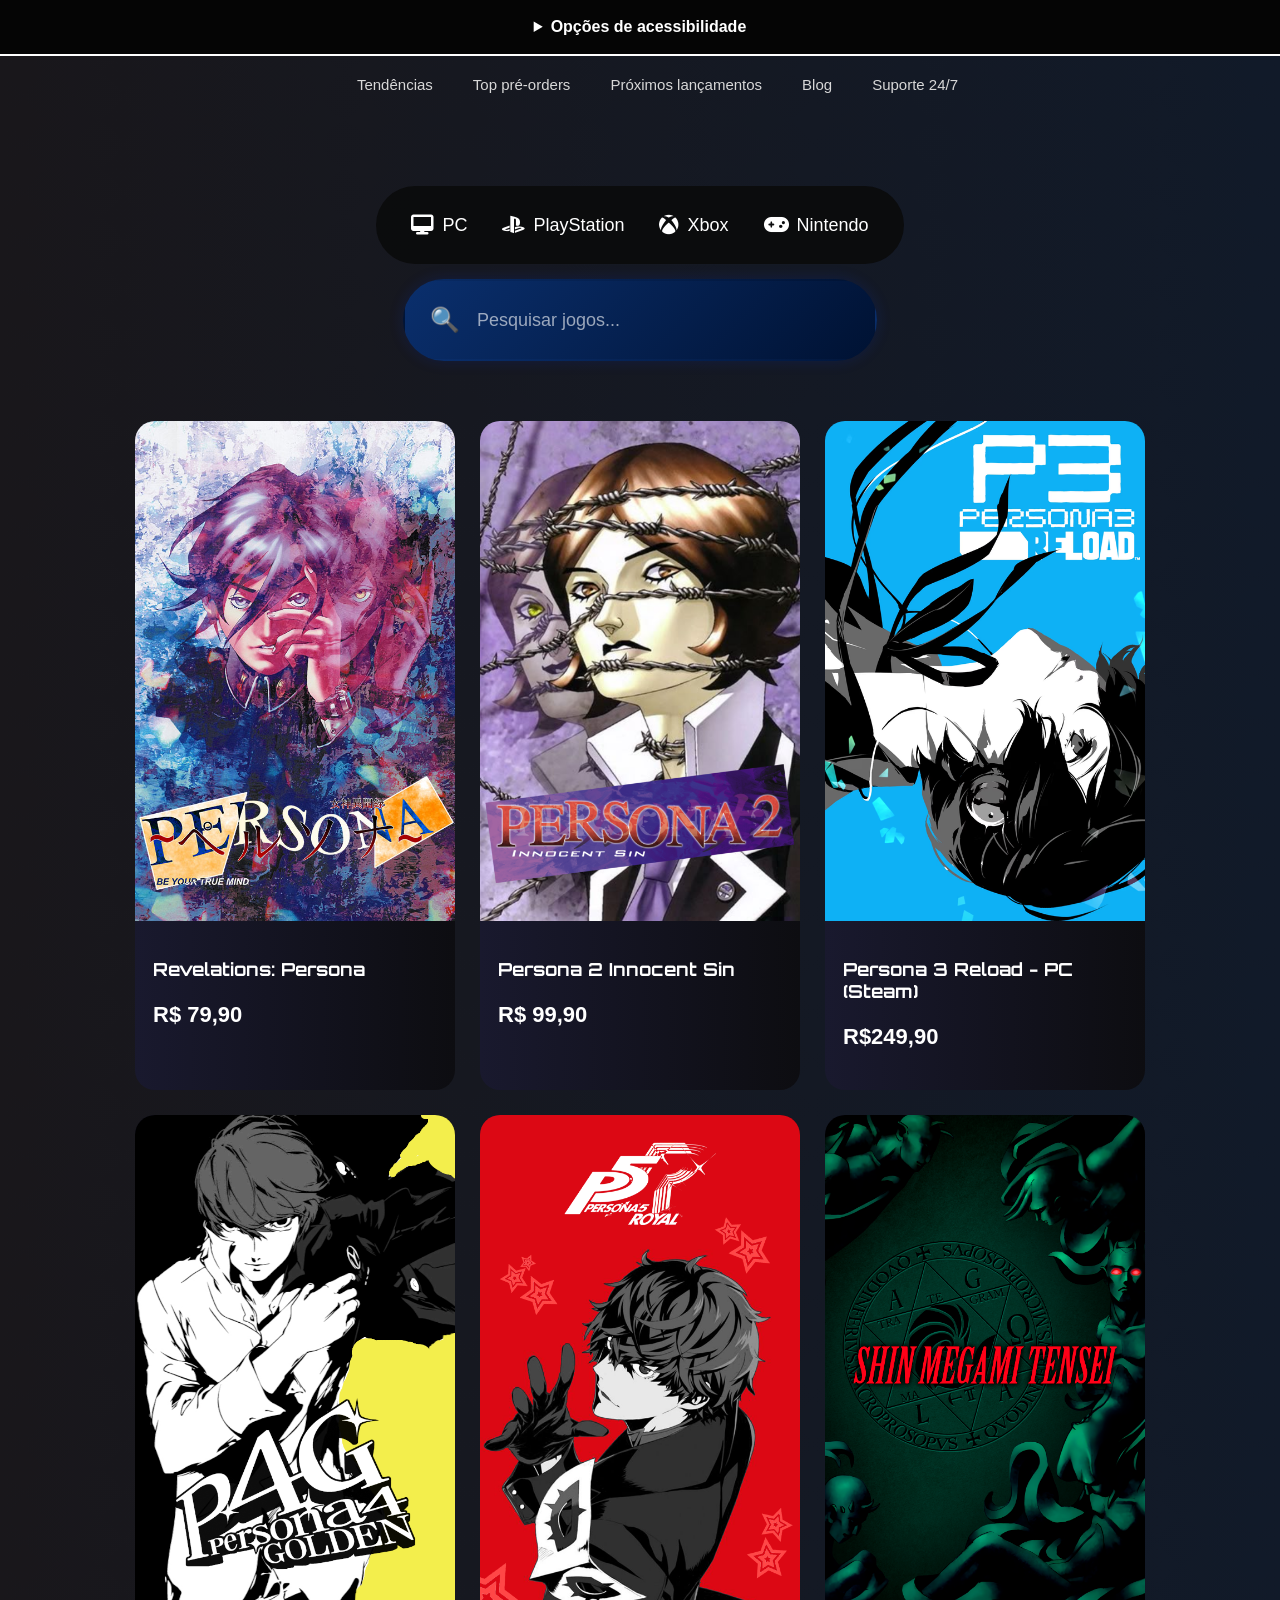
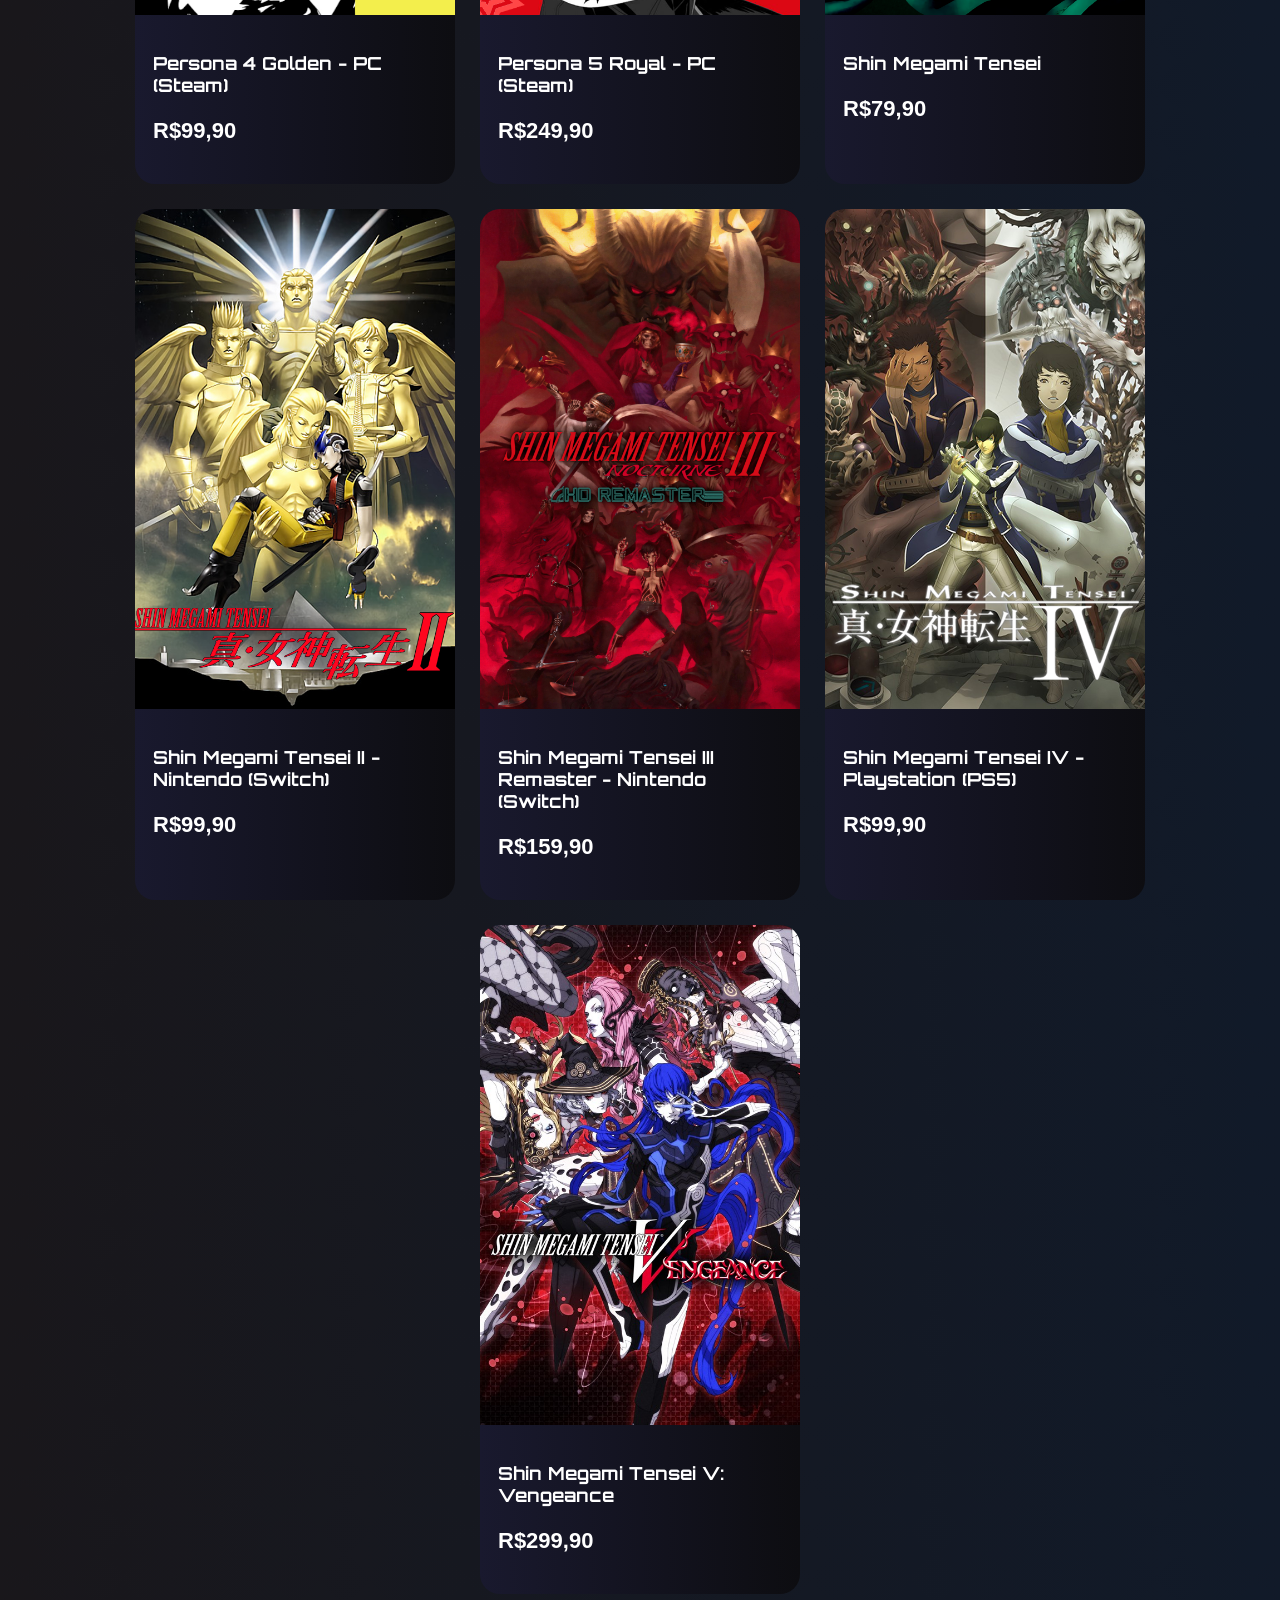
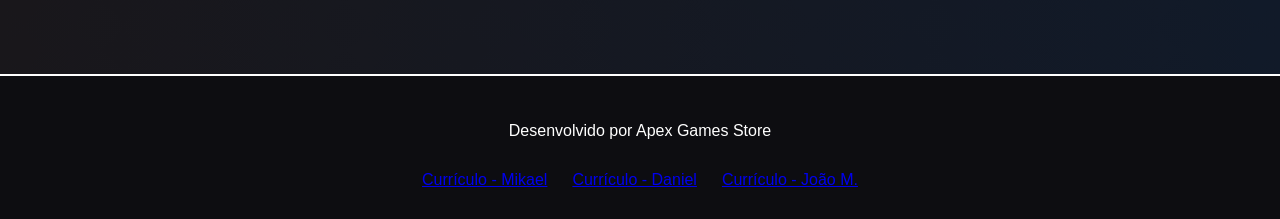
==== commit 984164ec: "Funcionamento do cadastro e lista de usuarios cadastrados" ====
--- a/index.html
+++ b/index.html
@@ -131,6 +131,11 @@
                 <p>Não tem uma conta? <a href="cadastro.html">Cadastre agora</a></p>
             </div>
 
+            <div class="contas-cadastradas">
+                <h2>Contas cadastradas</h2>
+                <ul id="lista-contas"></ul>
+            </div>
+
             <button class="fecha" type="button" onclick="fecharLogin()">
                 Fechar
             </button>
@@ -145,10 +150,29 @@
     <script>
    function abrirLogin(){
         document.getElementById("login").style.display = "block";
+        mostrarContas();
     }
 
     function fecharLogin(){
         document.getElementById("login").style.display = "none";
+    }
+
+    function mostrarContas(){
+        const lista = document.getElementById("lista-contas");
+        const contas = JSON.parse(localStorage.getItem("contas")) || [];
+
+        lista.innerHTML = "";
+
+        if (contas.length === 0) {
+            lista.innerHTML = "<li>Nenhuma conta cadastrada</li>";
+            return;
+        }
+
+        contas.forEach(function(conta){
+            const item = document.createElement("li");
+            item.textContent = `${conta.nome} - ${conta.email}`;
+            lista.appendChild(item);
+        });
     }
 </script>
 
@@ -243,4 +267,4 @@
             </nav>
     </footer>
 </body>
-</html>+</html>
--- a/style.css
+++ b/style.css
@@ -129,7 +129,7 @@
     display: none; /* começa escondida */
     position: fixed;
     width: 400px;
-    height: 375px;
+    height: 730px;
     top: 50%;
     left: 50%;
     z-index: 20;
@@ -238,6 +238,32 @@
     text-decoration: underline;
 }
 
+.contas-cadastradas {
+    margin-top: 15px;
+    text-align: center;
+}
+
+.contas-cadastradas h2 {
+    font-size: 18px;
+    margin-bottom: 18px;
+}
+
+.contas-cadastradas ul {
+    max-height: 90px;
+    overflow-y: auto;
+    list-style: none;
+    padding: 0;
+    margin: 0;
+}
+
+.contas-cadastradas li {
+    background: linear-gradient(to top, #19171b, #003e91);
+    margin-bottom: 16px;
+    padding: 8px;
+    border-radius: 8px;
+    font-size: 14px;
+}
+
 .input-box input::placeholder{
      color: #fff;
 }
@@ -377,9 +403,11 @@
     justify-content: center;
     gap: 15px;
     text-align: center;
+    border-top: 2px solid #ffffff;
 }
 
 .curriculos {
+    
     width: 100%;
     display: flex;
     justify-content: center;
@@ -387,4 +415,4 @@
     gap: 25px;
     flex-wrap: wrap;
     text-align: center;
-}+}
--- a/acessibilidade.css
+++ b/acessibilidade.css
@@ -0,0 +1,154 @@
+:root {
+    --escala-texto: 1;
+    --entrelinhas: normal;
+    --espaco-paragrafos: 1em;
+    --espaco-letras: 0;
+    --espaco-palavras: 0;
+}
+html {
+    font-size: calc(100% * var(--escala-texto));
+}
+
+body {
+    overflow-x: hidden;
+}
+body,
+
+body * {
+    max-width: 100%;
+    line-height: var(--entrelinhas);
+    letter-spacing: var(--espaco-letras);
+    word-spacing: var(--espaco-palavras);
+    overflow-wrap: break-word;
+}
+body p {
+    margin-bottom: var(--espaco-paragrafos);
+}
+
+.barra-acessibilidade {
+    position: relative;
+    z-index: 30;
+    width: 100%;
+    padding: 10px 20px;
+    box-sizing: border-box;
+    background: #050505;
+    color: #ffffff;
+    border-bottom: 2px solid #ffffff;
+    font-family: Arial, Helvetica, sans-serif;
+}
+
+.barra-acessibilidade summary {
+    width: fit-content;
+    margin: 0 auto;
+    padding: 8px 12px;
+    cursor: pointer;
+    font-weight: 700;
+}
+
+.controles-acessibilidade {
+    display: flex;
+    justify-content: center;
+    align-items: center;
+    gap: 10px;
+    flex-wrap: wrap;
+    padding-top: 10px;
+}
+
+.grupo-acessibilidade {
+    display: flex;
+    align-items: center;
+    gap: 8px;
+    flex-wrap: wrap;
+    border: 1px solid #ffffff;
+    padding: 8px;
+}
+
+.grupo-acessibilidade legend {
+    padding: 0 5px;
+}
+
+.controle-acessibilidade {
+    min-height: 44px;
+    padding: 8px 12px;
+    border: 2px solid #ffffff;
+    background: #111111;
+    color: #ffffff;
+    cursor: pointer;
+    font: inherit;
+}
+
+.opcao-acessibilidade {
+    display: inline-flex;
+    align-items: center;
+    gap: 7px;
+    min-height: 44px;
+    padding: 4px 8px;
+}
+
+.opcao-acessibilidade input {
+    width: 20px;
+    height: 20px;
+}
+
+.status-texto {
+    min-width: 4.5em;
+    text-align: center;
+    font-weight: 700;
+}
+
+/* espaçamento */
+body.entrelinhas-acessiveis {
+    --entrelinhas: 1.5;
+}
+
+body.paragrafos-acessiveis {
+    --espaco-paragrafos: 2em;
+}
+
+body.letras-acessiveis {
+    --espaco-letras: 0.12em;
+}
+
+body.palavras-acessiveis {
+    --espaco-palavras: 0.16em;
+}
+
+body.alto-contraste {
+    background: #000000 !important;
+    color: #ffffff !important;
+}
+
+body.alto-contraste .top-header,
+body.alto-contraste .platforms,
+body.alto-contraste .search-box,
+body.alto-contraste .jogo,
+body.alto-contraste .container,
+body.alto-contraste .cadastro-container,
+body.alto-contraste .rodape {
+    background: #000000 !important;
+    color: #ffffff !important;
+    border-color: #ffffff !important;
+    box-shadow: none !important;
+}
+
+body.alto-contraste a {
+    color: #ffff00 !important;
+    text-decoration: underline;
+}
+
+body.alto-contraste button,
+body.alto-contraste input {
+    background: #000000 !important;
+    color: #ffffff !important;
+    border-color: #ffffff !important;
+}
+
+body.alto-contraste input::placeholder {
+    color: #ffffff !important;
+    opacity: 1;
+}
+
+body.alto-contraste :focus-visible {
+    outline: 4px solid #00ffff !important;
+    outline-offset: 3px;
+}
